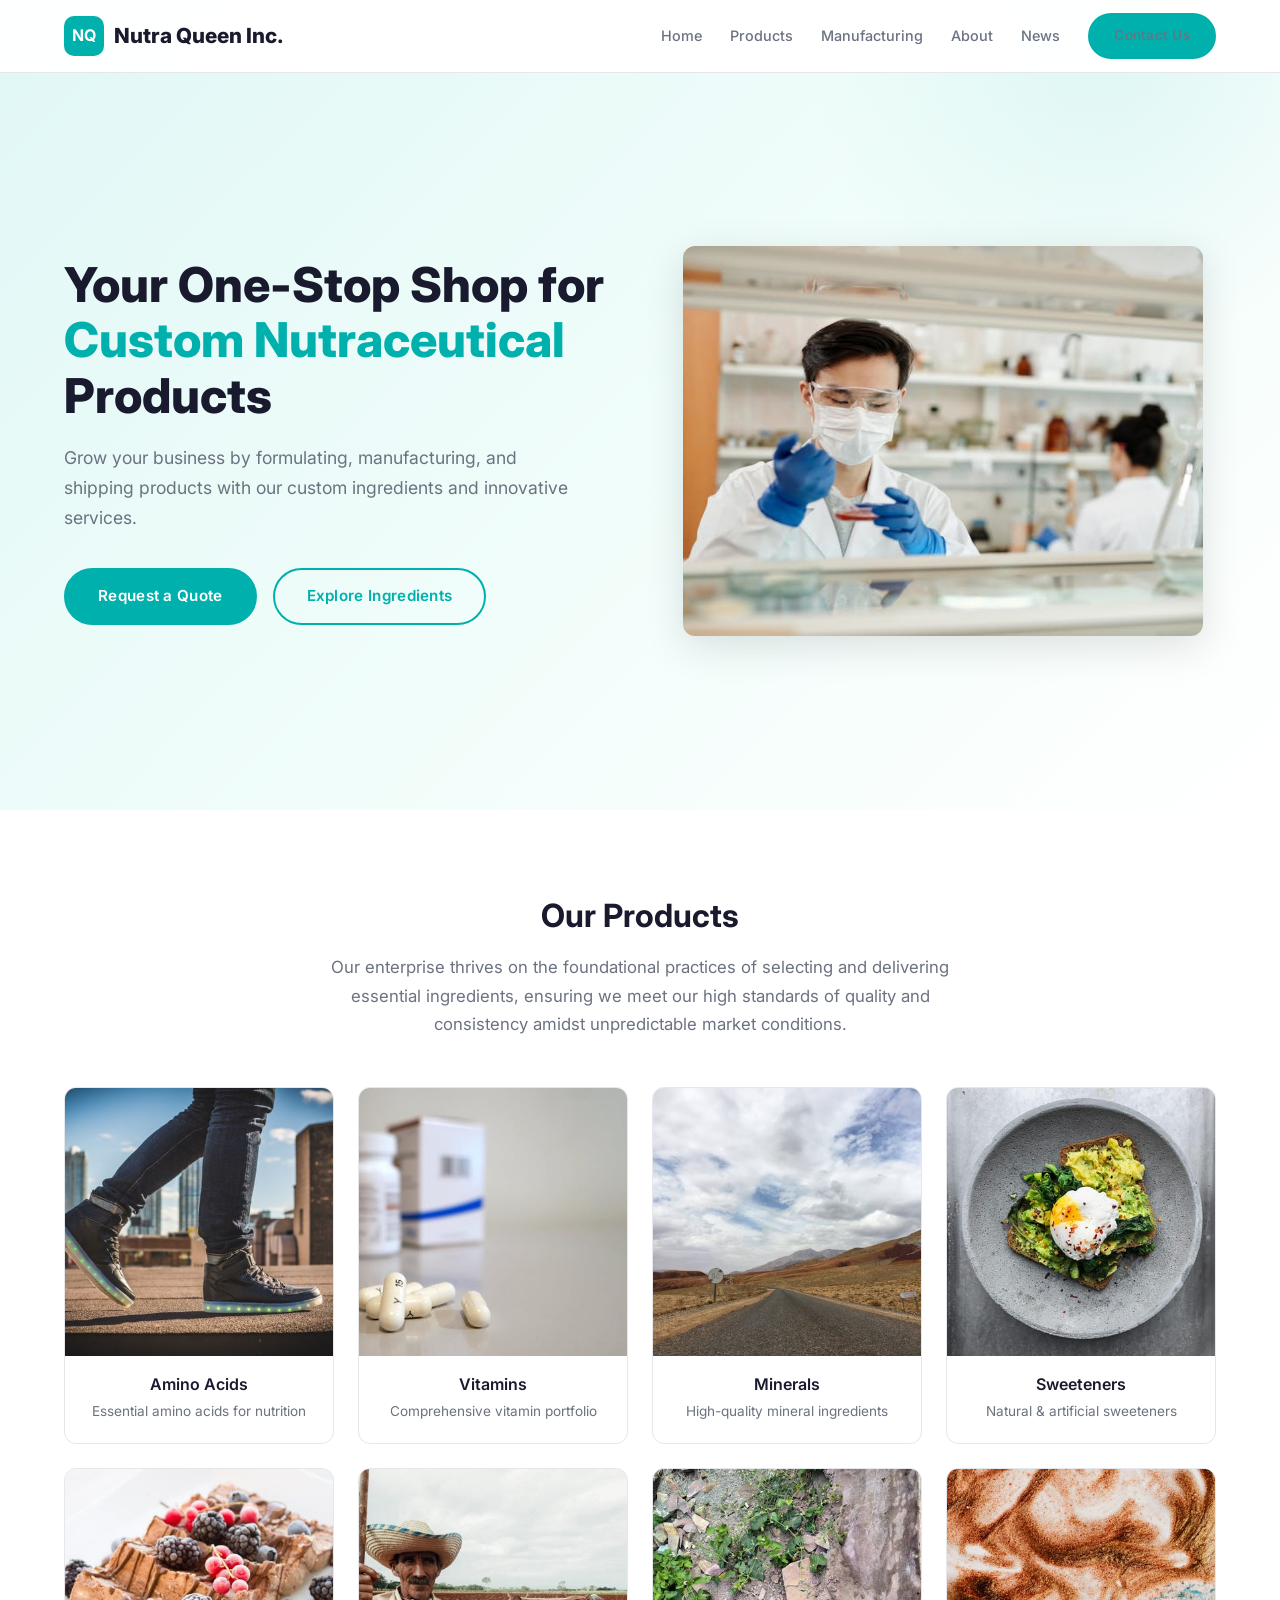
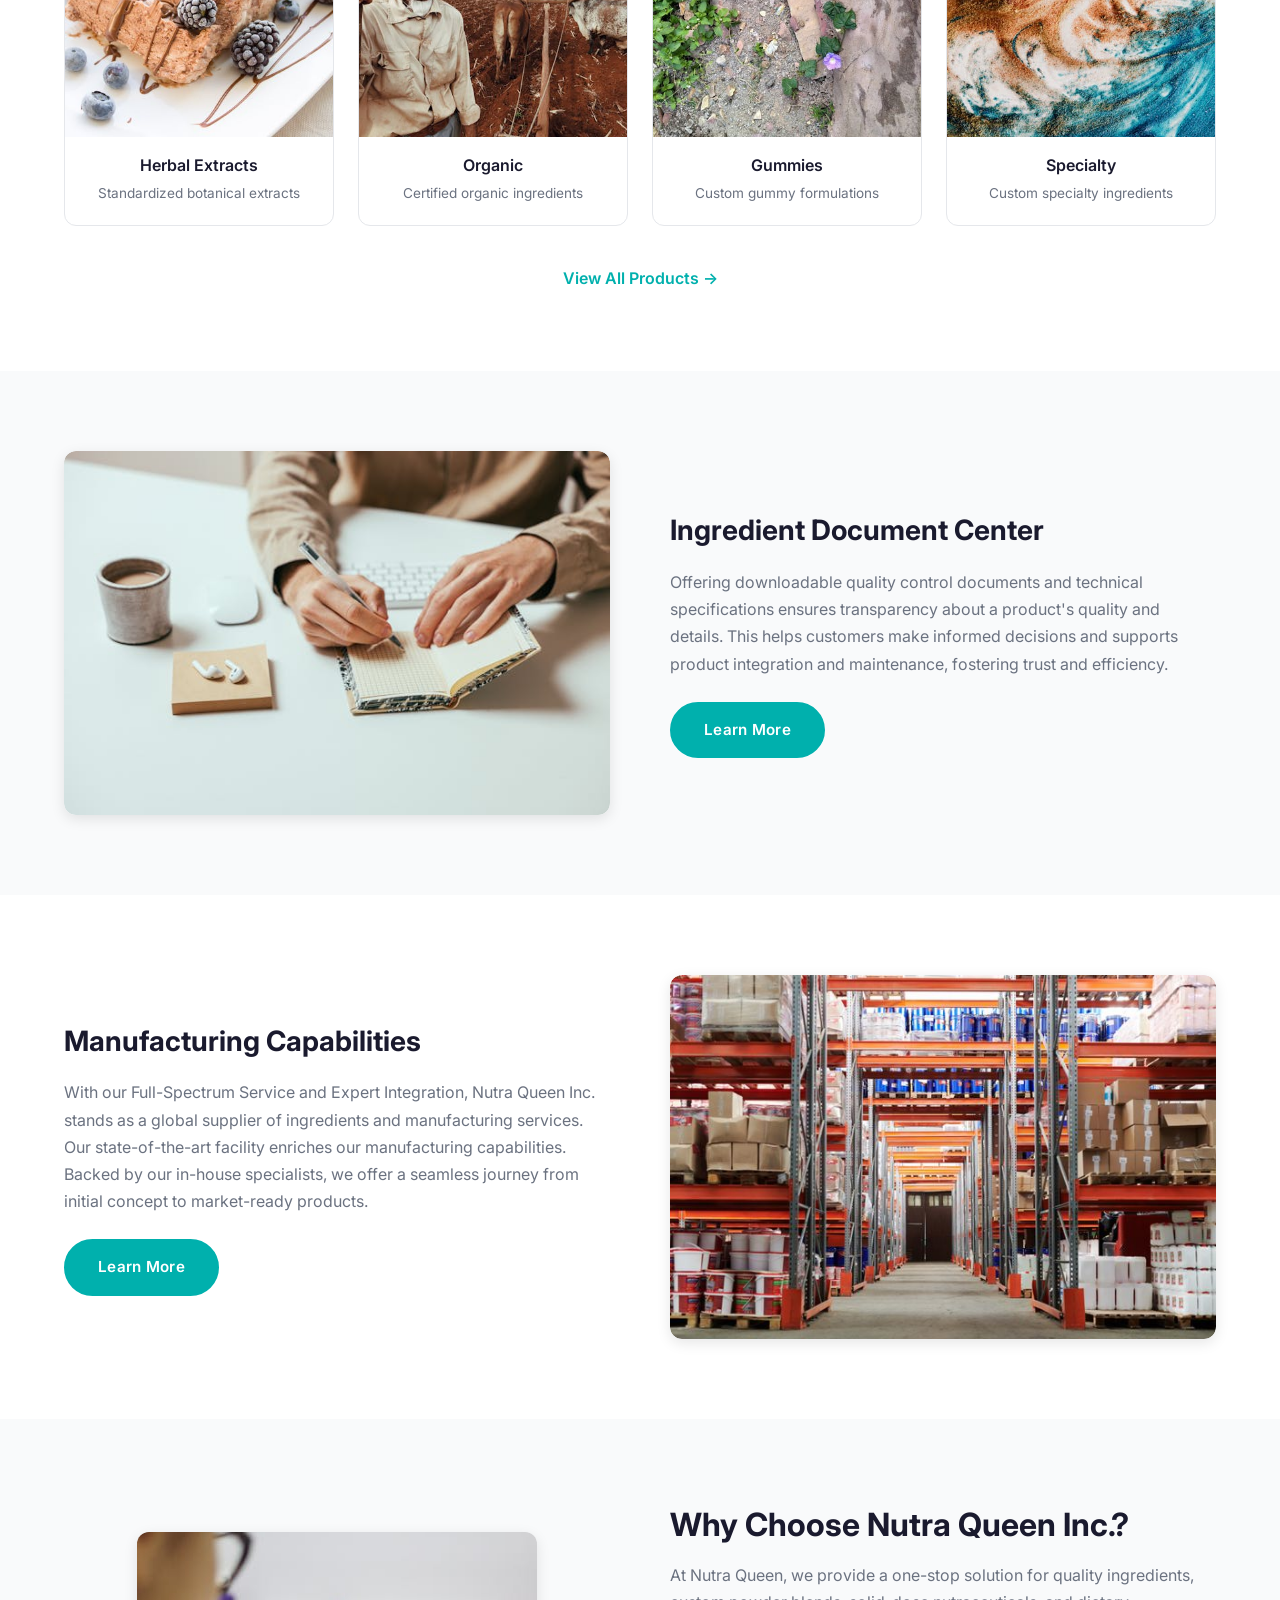
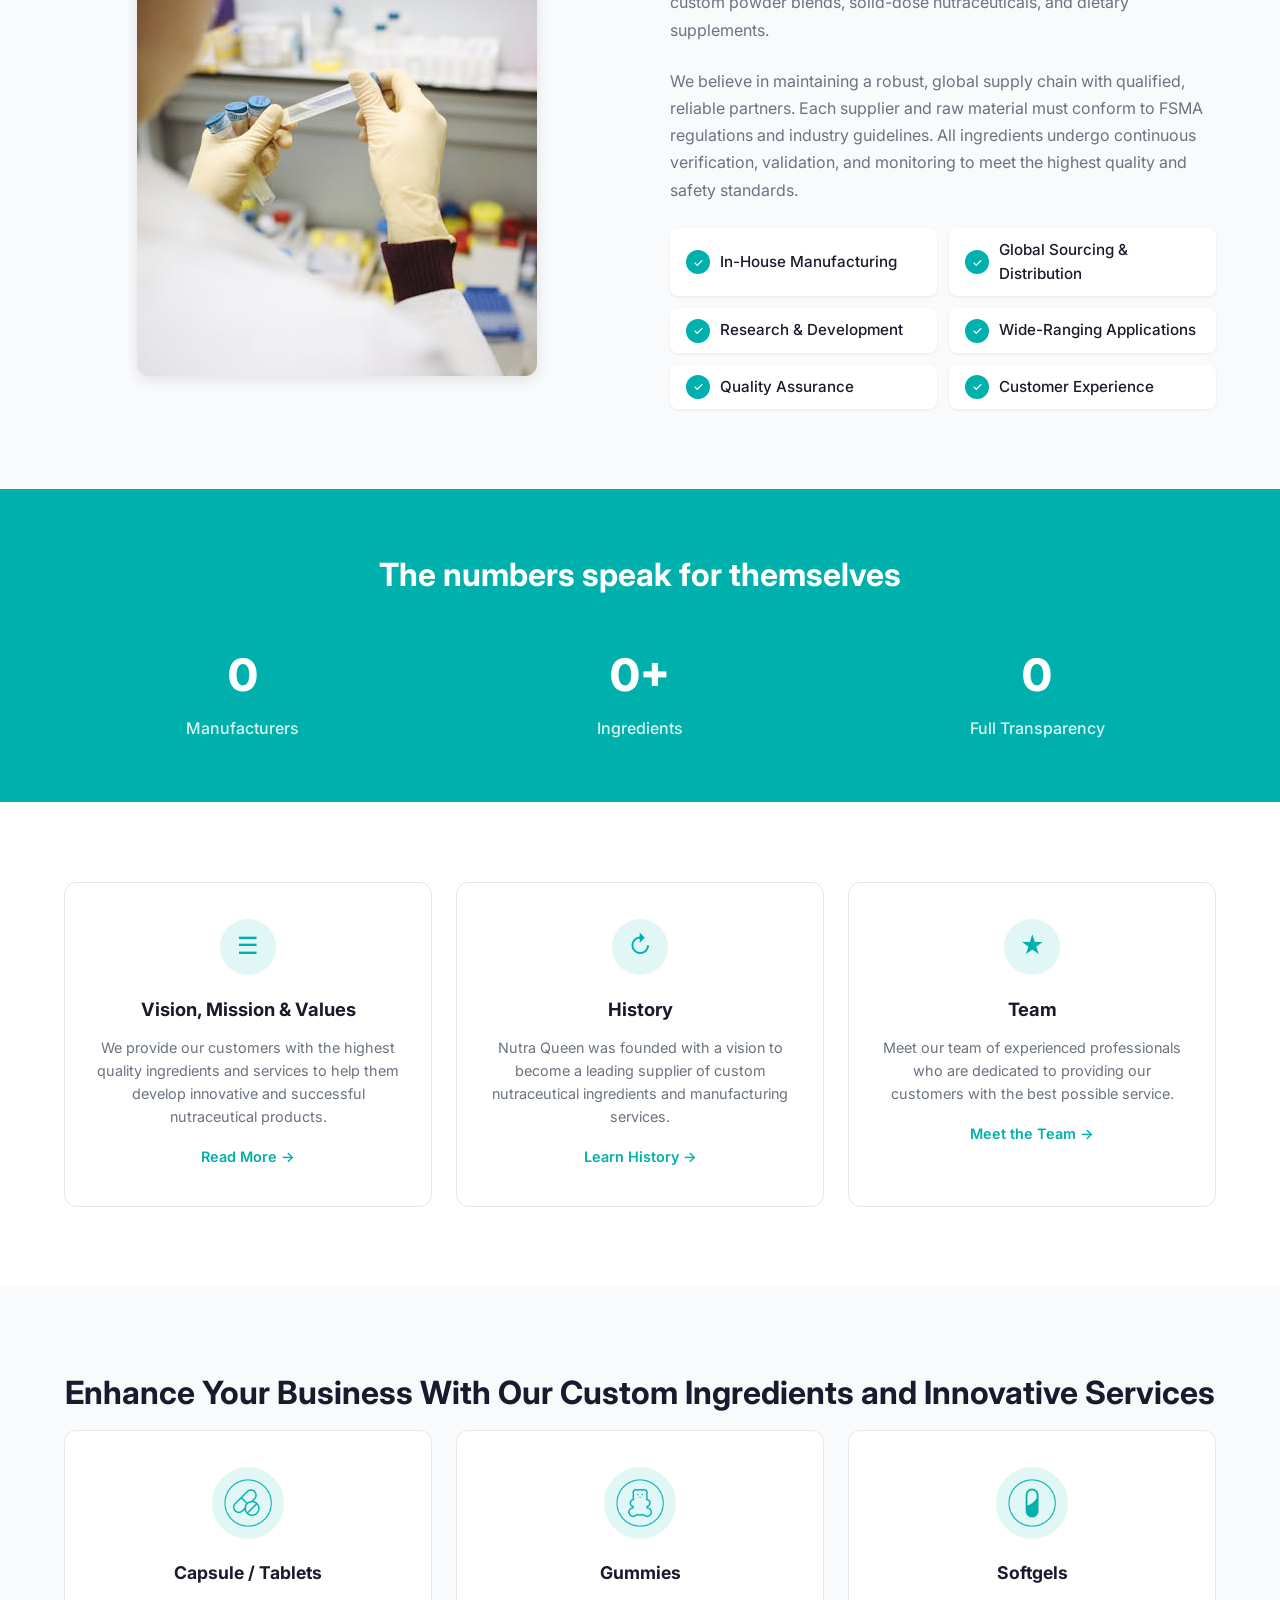
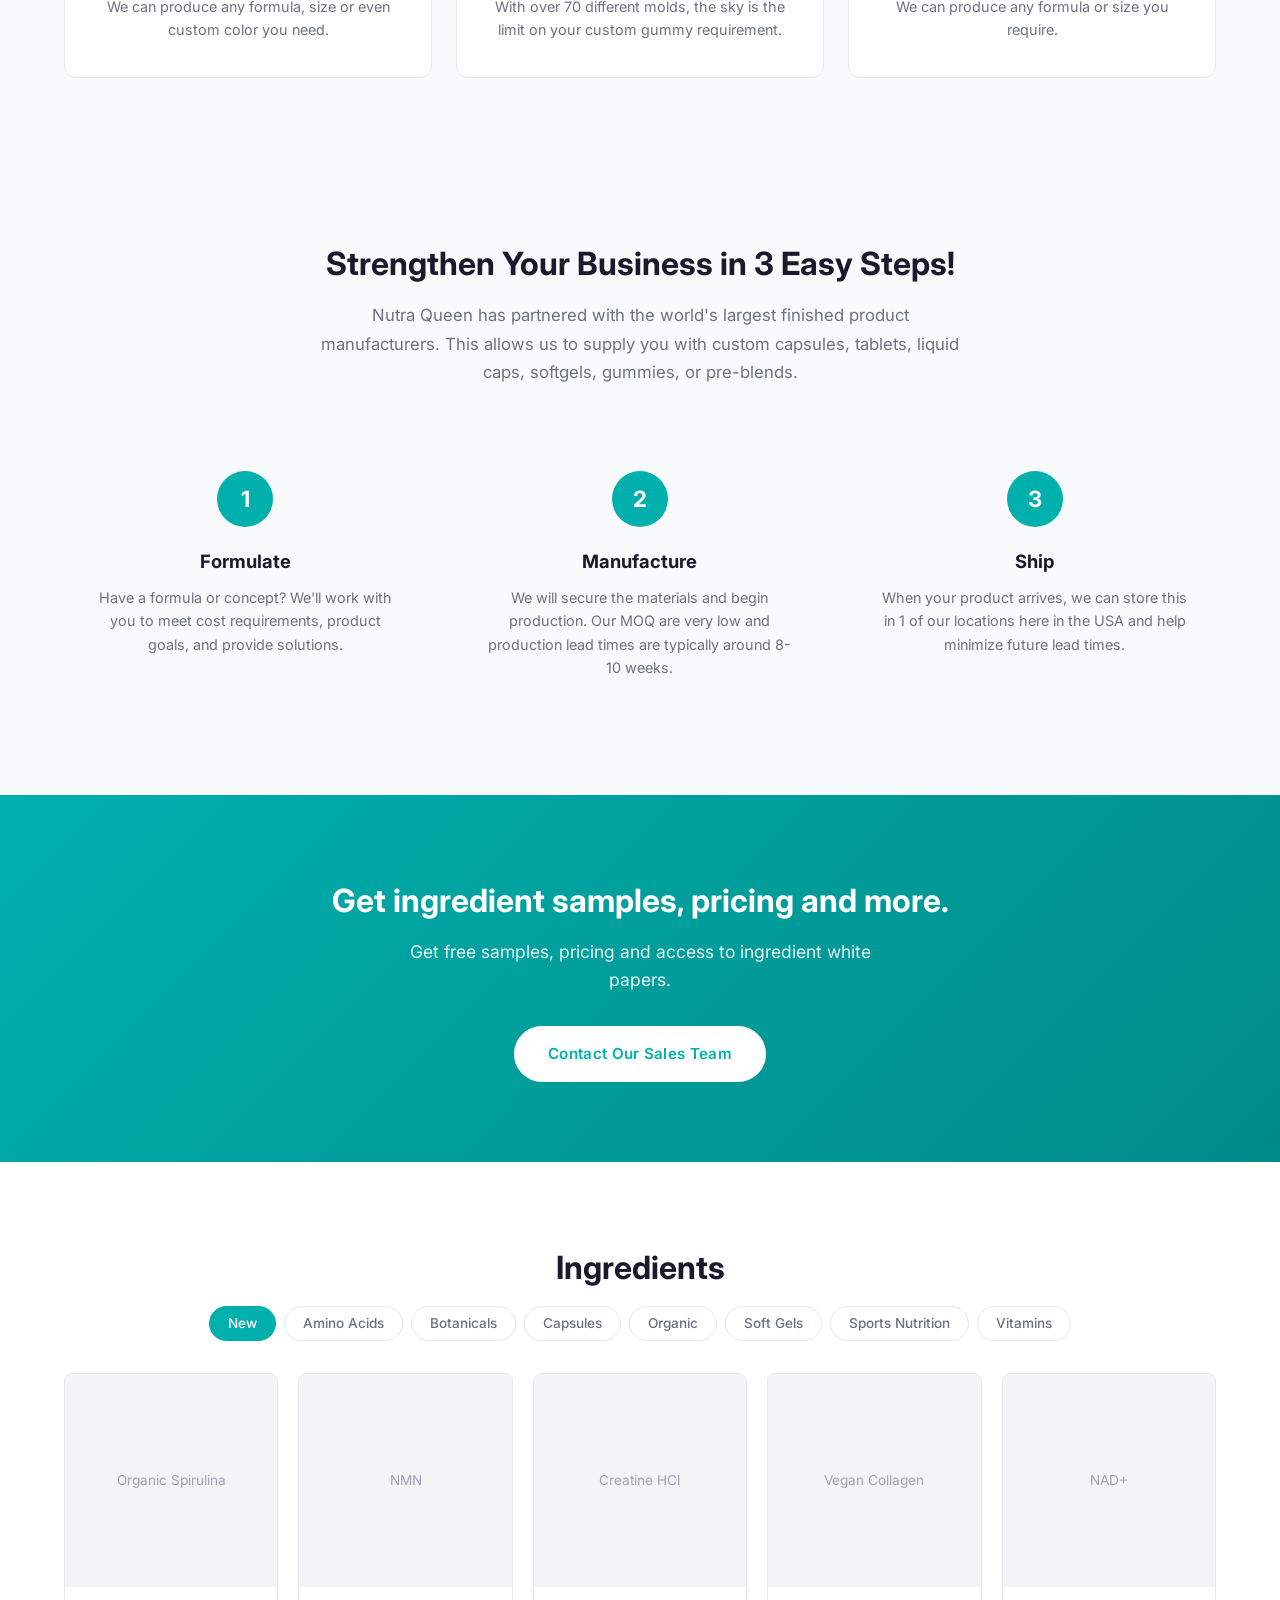
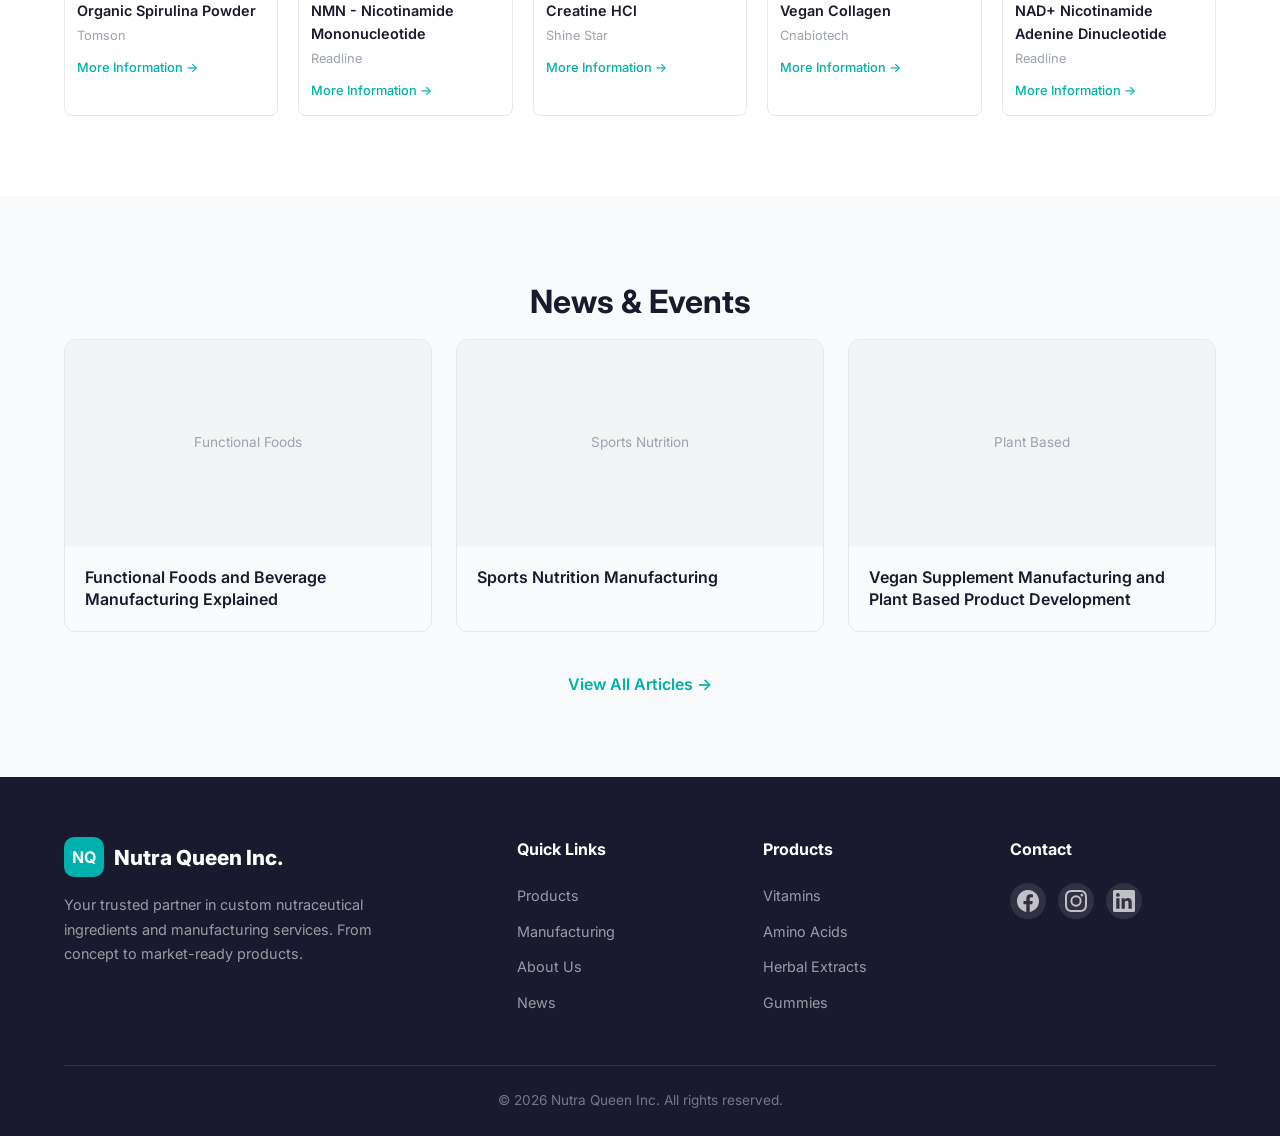
==== index.html @ c01c9a30 "first" ====
<!DOCTYPE html>
<html lang="en">
<head>
  <meta charset="UTF-8">
  <meta name="viewport" content="width=device-width, initial-scale=1.0">
  <title>Nutra Queen Inc. - Custom Nutraceutical Ingredients & Manufacturing</title>
  <meta name="description" content="Nutra Queen Inc. provides high-quality custom nutraceutical ingredients, manufacturing, and supply chain solutions. From concept to market-ready products.">
  <link rel="preconnect" href="https://fonts.googleapis.com">
  <link rel="preconnect" href="https://fonts.gstatic.com" crossorigin>
  <link href="https://fonts.googleapis.com/css2?family=Inter:wght@400;500;600;700;800&display=swap" rel="stylesheet">
  <link rel="stylesheet" href="static/css/style.css">
</head>
<body>

  <!-- ==================== HEADER ==================== -->
  <header class="header">
    <div class="container">
      <a href="/" class="logo">
        <span class="logo-icon">NQ</span>
        Nutra Queen Inc.
      </a>
      <nav class="nav-links">
        <a href="index.html">Home</a>
        <a href="#products">Products</a>
        <a href="#manufacturing">Manufacturing</a>
        <a href="#about">About</a>
        <a href="#news">News</a>
        <a href="#contact" class="btn btn-primary">Contact Us</a>
      </nav>
      <button class="menu-toggle" aria-label="Toggle menu">
        <span></span><span></span><span></span>
      </button>
    </div>
  </header>

  <!-- ==================== HERO ==================== -->
  <section class="hero">
    <div class="container">
      <div class="hero-content">
        <h1>Your One-Stop Shop for <span>Custom Nutraceutical</span> Products</h1>
        <p>Grow your business by formulating, manufacturing, and shipping products with our custom ingredients and innovative services.</p>
        <div class="hero-buttons">
          <a href="#contact" class="btn btn-primary">Request a Quote</a>
          <a href="#products" class="btn btn-outline">Explore Ingredients</a>
        </div>
      </div>
      <div class="hero-image">
        <img src="static/images/hero-ingredients.jpg" alt="Premium Ingredients" class="hero-img">
      </div>
    </div>
  </section>

  <!-- ==================== PRODUCTS ==================== -->
  <section class="section" id="products">
    <div class="container">
      <h2 class="section-title">Our Products</h2>
      <p class="section-subtitle">
        Our enterprise thrives on the foundational practices of selecting and delivering essential ingredients, ensuring we meet our high standards of quality and consistency amidst unpredictable market conditions.
      </p>
      <div class="products-grid">
        <div class="product-card"><div class="product-icon"><img src="static/images/amino-icon.png" alt="Amino Acids"></div><h3>Amino Acids</h3><p>Essential amino acids for nutrition</p></div>
        <div class="product-card"><div class="product-icon"><img src="static/images/vitamins-icon.png" alt="Vitamins"></div><h3>Vitamins</h3><p>Comprehensive vitamin portfolio</p></div>
        <div class="product-card"><div class="product-icon"><img src="static/images/minerals-icon.png" alt="Minerals"></div><h3>Minerals</h3><p>High-quality mineral ingredients</p></div>
        <div class="product-card"><div class="product-icon"><img src="static/images/sweeteners-icon.png" alt="Sweeteners"></div><h3>Sweeteners</h3><p>Natural &amp; artificial sweeteners</p></div>
        <div class="product-card"><div class="product-icon"><img src="static/images/herbal-extract-icon.png" alt="Herbal Extracts"></div><h3>Herbal Extracts</h3><p>Standardized botanical extracts</p></div>
        <div class="product-card"><div class="product-icon"><img src="static/images/organic-icon.png" alt="Organic"></div><h3>Organic</h3><p>Certified organic ingredients</p></div>
        <div class="product-card"><div class="product-icon"><img src="static/images/gummie-icon.png" alt="Gummies"></div><h3>Gummies</h3><p>Custom gummy formulations</p></div>
        <div class="product-card"><div class="product-icon"><img src="static/images/tablets-icon.png" alt="Specialty"></div><h3>Specialty</h3><p>Custom specialty ingredients</p></div>
      </div>
      <div class="view-all-link"><a href="#">View All Products &rarr;</a></div>
    </div>
  </section>

  <!-- ==================== DOCUMENT CENTER ==================== -->
  <section class="section" style="background:var(--bg-light);">
    <div class="container">
      <div class="feature-grid">
        <div class="feature-image">
          <img src="static/images/ingredient-doc-center.jpg" alt="Ingredient Document Center" style="width:100%;display:block;border-radius:var(--radius);">
        </div>
        <div class="feature-text">
          <h2>Ingredient Document Center</h2>
          <p>Offering downloadable quality control documents and technical specifications ensures transparency about a product's quality and details. This helps customers make informed decisions and supports product integration and maintenance, fostering trust and efficiency.</p>
          <a href="#" class="btn btn-primary">Learn More</a>
        </div>
      </div>
    </div>
  </section>

  <!-- ==================== MANUFACTURING ==================== -->
  <section class="section" id="manufacturing">
    <div class="container">
      <div class="feature-grid">
        <div class="feature-text">
          <h2>Manufacturing Capabilities</h2>
          <p>With our Full-Spectrum Service and Expert Integration, Nutra Queen Inc. stands as a global supplier of ingredients and manufacturing services. Our state-of-the-art facility enriches our manufacturing capabilities. Backed by our in-house specialists, we offer a seamless journey from initial concept to market-ready products.</p>
          <a href="#" class="btn btn-primary">Learn More</a>
        </div>
        <div class="feature-image">
          <img src="static/images/manufacturing.jpg" alt="Manufacturing Facility" style="width:100%;display:block;border-radius:var(--radius);">
        </div>
      </div>
    </div>
  </section>

  <!-- ==================== WHY CHOOSE US ==================== -->
  <section class="section why-section" id="about">
    <div class="container">
      <div class="why-grid">
        <div class="why-image">
          <img src="static/images/why-choose.jpg" alt="Nutra Queen One-Stop Solution" style="width:100%;max-width:400px;aspect-ratio:9/10;object-fit:cover;border-radius:var(--radius);box-shadow:var(--shadow-md);">
        </div>
        <div>
          <h2 class="section-title" style="text-align:left;">Why Choose Nutra Queen Inc.?</h2>
          <p style="color:var(--text-muted);margin-bottom:24px;line-height:1.7;">
            At Nutra Queen, we provide a one-stop solution for quality ingredients, custom powder blends, solid-dose nutraceuticals, and dietary supplements.
          </p>
          <p style="color:var(--text-muted);margin-bottom:24px;line-height:1.7;">
            We believe in maintaining a robust, global supply chain with qualified, reliable partners. Each supplier and raw material must conform to FSMA regulations and industry guidelines. All ingredients undergo continuous verification, validation, and monitoring to meet the highest quality and safety standards.
          </p>
          <div class="why-list">
            <div class="why-item"><span class="check">&#10003;</span> In-House Manufacturing</div>
            <div class="why-item"><span class="check">&#10003;</span> Global Sourcing &amp; Distribution</div>
            <div class="why-item"><span class="check">&#10003;</span> Research &amp; Development</div>
            <div class="why-item"><span class="check">&#10003;</span> Wide-Ranging Applications</div>
            <div class="why-item"><span class="check">&#10003;</span> Quality Assurance</div>
            <div class="why-item"><span class="check">&#10003;</span> Customer Experience</div>
          </div>
        </div>
      </div>
    </div>
  </section>

  <!-- ==================== STATS ==================== -->
  <section class="stats">
    <div class="container">
      <h2 class="section-title" style="color:#fff;margin-bottom:40px;">The numbers speak for themselves</h2>
      <div class="stats-grid">
        <div class="stat-item"><h3 data-target="300">0</h3><p>Manufacturers</p></div>
        <div class="stat-item"><h3 data-target="500">0+</h3><p>Ingredients</p></div>
        <div class="stat-item"><h3 data-target="100">0</h3><p>Full Transparency</p></div>
      </div>
    </div>
  </section>

  <!-- ==================== ABOUT CARDS ==================== -->
  <section class="section">
    <div class="container">
      <div class="about-cards">
        <div class="about-card">
          <div class="icon">&#9776;</div>
          <h3>Vision, Mission &amp; Values</h3>
          <p>We provide our customers with the highest quality ingredients and services to help them develop innovative and successful nutraceutical products.</p>
          <a href="#" class="link">Read More &rarr;</a>
        </div>
        <div class="about-card">
          <div class="icon">&#8635;</div>
          <h3>History</h3>
          <p>Nutra Queen was founded with a vision to become a leading supplier of custom nutraceutical ingredients and manufacturing services.</p>
          <a href="#" class="link">Learn History &rarr;</a>
        </div>
        <div class="about-card">
          <div class="icon">&#9733;</div>
          <h3>Team</h3>
          <p>Meet our team of experienced professionals who are dedicated to providing our customers with the best possible service.</p>
          <a href="#" class="link">Meet the Team &rarr;</a>
        </div>
      </div>
    </div>
  </section>

  <!-- ==================== SERVICES ==================== -->
  <section class="section" style="background:var(--bg-light);">
    <div class="container">
      <h2 class="section-title">Enhance Your Business With Our Custom Ingredients and Innovative Services</h2>
      <div class="services-grid">
        <div class="service-card">
          <div class="service-icon"><img src="static/images/tablets-service-icon.png" alt="Capsule/Tablets"></div>
          <h3>Capsule / Tablets</h3>
          <p>We can produce any formula, size or even custom color you need.</p>
        </div>
        <div class="service-card">
          <div class="service-icon"><img src="static/images/gummies-service-icon.png" alt="Gummies"></div>
          <h3>Gummies</h3>
          <p>With over 70 different molds, the sky is the limit on your custom gummy requirement.</p>
        </div>
        <div class="service-card">
          <div class="service-icon"><img src="static/images/softgels-service-icon.png" alt="Softgels"></div>
          <h3>Softgels</h3>
          <p>We can produce any formula or size you require.</p>
        </div>
      </div>
    </div>
  </section>

  <!-- ==================== STEPS ==================== -->
  <section class="section steps-section">
    <div class="container">
      <h2 class="section-title">Strengthen Your Business in 3 Easy Steps!</h2>
      <p class="section-subtitle">
        Nutra Queen has partnered with the world's largest finished product manufacturers. This allows us to supply you with custom capsules, tablets, liquid caps, softgels, gummies, or pre-blends.
      </p>
      <div class="steps-grid">
        <div class="step-card">
          <div class="step-number">1</div>
          <h3>Formulate</h3>
          <p>Have a formula or concept? We'll work with you to meet cost requirements, product goals, and provide solutions.</p>
        </div>
        <div class="step-card">
          <div class="step-number">2</div>
          <h3>Manufacture</h3>
          <p>We will secure the materials and begin production. Our MOQ are very low and production lead times are typically around 8-10 weeks.</p>
        </div>
        <div class="step-card">
          <div class="step-number">3</div>
          <h3>Ship</h3>
          <p>When your product arrives, we can store this in 1 of our locations here in the USA and help minimize future lead times.</p>
        </div>
      </div>
    </div>
  </section>

  <!-- ==================== CTA ==================== -->
  <section class="cta-section" id="contact">
    <div class="container">
      <h2>Get ingredient samples, pricing and more.</h2>
      <p>Get free samples, pricing and access to ingredient white papers.</p>
      <a href="#" class="btn btn-white">Contact Our Sales Team</a>
    </div>
  </section>

  <!-- ==================== INGREDIENTS ==================== -->
  <section class="section">
    <div class="container">
      <h2 class="section-title">Ingredients</h2>
      <div class="category-tags">
        <span class="category-tag active">New</span>
        <span class="category-tag">Amino Acids</span>
        <span class="category-tag">Botanicals</span>
        <span class="category-tag">Capsules</span>
        <span class="category-tag">Organic</span>
        <span class="category-tag">Soft Gels</span>
        <span class="category-tag">Sports Nutrition</span>
        <span class="category-tag">Vitamins</span>
      </div>
      <div class="ingredients-grid">
        <div class="ingredient-item">
          <div class="ingredient-img">Organic Spirulina</div>
          <div class="ingredient-info">
            <h4>Organic Spirulina Powder</h4>
            <p class="brand">Tomson</p>
            <a href="#" class="more-link">More Information &rarr;</a>
          </div>
        </div>
        <div class="ingredient-item">
          <div class="ingredient-img">NMN</div>
          <div class="ingredient-info">
            <h4>NMN - Nicotinamide Mononucleotide</h4>
            <p class="brand">Readline</p>
            <a href="#" class="more-link">More Information &rarr;</a>
          </div>
        </div>
        <div class="ingredient-item">
          <div class="ingredient-img">Creatine HCl</div>
          <div class="ingredient-info">
            <h4>Creatine HCl</h4>
            <p class="brand">Shine Star</p>
            <a href="#" class="more-link">More Information &rarr;</a>
          </div>
        </div>
        <div class="ingredient-item">
          <div class="ingredient-img">Vegan Collagen</div>
          <div class="ingredient-info">
            <h4>Vegan Collagen</h4>
            <p class="brand">Cnabiotech</p>
            <a href="#" class="more-link">More Information &rarr;</a>
          </div>
        </div>
        <div class="ingredient-item">
          <div class="ingredient-img">NAD+</div>
          <div class="ingredient-info">
            <h4>NAD+ Nicotinamide Adenine Dinucleotide</h4>
            <p class="brand">Readline</p>
            <a href="#" class="more-link">More Information &rarr;</a>
          </div>
        </div>
      </div>
    </div>
  </section>

  <!-- ==================== NEWS ==================== -->
  <section class="section" style="background:var(--bg-light);" id="news">
    <div class="container">
      <h2 class="section-title">News &amp; Events</h2>
      <div class="news-grid">
        <div class="news-card">
          <div class="news-img">Functional Foods</div>
          <div class="news-content"><h4>Functional Foods and Beverage Manufacturing Explained</h4></div>
        </div>
        <div class="news-card">
          <div class="news-img">Sports Nutrition</div>
          <div class="news-content"><h4>Sports Nutrition Manufacturing</h4></div>
        </div>
        <div class="news-card">
          <div class="news-img">Plant Based</div>
          <div class="news-content"><h4>Vegan Supplement Manufacturing and Plant Based Product Development</h4></div>
        </div>
      </div>
      <div class="view-all-news"><a href="#">View All Articles &rarr;</a></div>
    </div>
  </section>

  <!-- ==================== FOOTER ==================== -->
  <footer class="footer">
    <div class="container">
      <div class="footer-grid">
        <div class="footer-brand">
          <a href="/" class="logo">
            <span class="logo-icon">NQ</span>
            Nutra Queen Inc.
          </a>
          <p>Your trusted partner in custom nutraceutical ingredients and manufacturing services. From concept to market-ready products.</p>
        </div>
        <div class="footer-col">
          <h4>Quick Links</h4>
          <ul>
            <li><a href="products.html">Products</a></li>
            <li><a href="manufacturing.html">Manufacturing</a></li>
            <li><a href="about.html">About Us</a></li>
            <li><a href="news.html">News</a></li>
          </ul>
        </div>
        <div class="footer-col">
          <h4>Products</h4>
          <ul>
            <li><a href="products.html">Vitamins</a></li>
            <li><a href="products.html">Amino Acids</a></li>
            <li><a href="products.html">Herbal Extracts</a></li>
            <li><a href="products.html">Gummies</a></li>
          </ul>
        </div>
        <div class="footer-col">
          <h4>Contact</h4>
          <div class="footer-social">
            <a href="#" class="social-link" aria-label="Facebook">
              <svg width="22" height="22" viewBox="0 0 24 24" fill="currentColor"><path d="M24 12.073c0-6.627-5.373-12-12-12s-12 5.373-12 12c0 5.99 4.388 10.954 10.125 11.854v-8.385H7.078v-3.47h3.047V9.43c0-3.007 1.792-4.669 4.533-4.669 1.312 0 2.686.235 2.686.235v2.953H15.83c-1.491 0-1.956.925-1.956 1.874v2.25h3.328l-.532 3.47h-2.796v8.385C19.612 23.027 24 18.062 24 12.073z"/></svg>
            </a>
            <a href="#" class="social-link" aria-label="Instagram">
              <svg width="22" height="22" viewBox="0 0 24 24" fill="currentColor"><path d="M12 2.163c3.204 0 3.584.012 4.85.07 3.252.148 4.771 1.691 4.919 4.919.058 1.265.069 1.645.069 4.849 0 3.205-.012 3.584-.069 4.849-.149 3.225-1.664 4.771-4.919 4.919-1.266.058-1.644.07-4.85.07-3.204 0-3.584-.012-4.849-.07-3.26-.149-4.771-1.699-4.919-4.92-.058-1.265-.07-1.644-.07-4.849 0-3.204.013-3.583.07-4.849.149-3.227 1.664-4.771 4.919-4.919 1.266-.057 1.645-.069 4.849-.069zM12 0C8.741 0 8.333.014 7.053.072 2.695.272.273 2.69.073 7.052.014 8.333 0 8.741 0 12c0 3.259.014 3.668.072 4.948.2 4.358 2.618 6.78 6.98 6.98C8.333 23.986 8.741 24 12 24c3.259 0 3.668-.014 4.948-.072 4.354-.2 6.782-2.618 6.979-6.98.059-1.28.073-1.689.073-4.948 0-3.259-.014-3.667-.072-4.947-.196-4.354-2.617-6.78-6.979-6.98C15.668.014 15.259 0 12 0zm0 5.838a6.162 6.162 0 100 12.324 6.162 6.162 0 000-12.324zM12 16a4 4 0 110-8 4 4 0 010 8zm6.406-11.845a1.44 1.44 0 100 2.881 1.44 1.44 0 000-2.881z"/></svg>
            </a>
            <a href="#" class="social-link" aria-label="LinkedIn">
              <svg width="22" height="22" viewBox="0 0 24 24" fill="currentColor"><path d="M20.447 20.452h-3.554v-5.569c0-1.328-.027-3.037-1.852-3.037-1.853 0-2.136 1.445-2.136 2.939v5.667H9.351V9h3.414v1.561h.046c.477-.9 1.637-1.85 3.37-1.85 3.601 0 4.267 2.37 4.267 5.455v6.286zM5.337 7.433a2.062 2.062 0 01-2.063-2.065 2.064 2.064 0 112.063 2.065zm1.782 13.019H3.555V9h3.564v11.452zM22.225 0H1.771C.792 0 0 .774 0 1.729v20.542C0 23.227.792 24 1.771 24h20.451C23.2 24 24 23.227 24 22.271V1.729C24 .774 23.2 0 22.222 0h.003z"/></svg>
            </a>
          </div>
        </div>
      </div>
      <div class="footer-bottom">&copy; 2026 Nutra Queen Inc. All rights reserved.</div>
    </div>
  </footer>

  <script src="static/js/main.js"></script>
</body>
</html>
---- static/css/style.css ----
/* ============================================================
   Nutra Queen Inc. - 官网主样式表
   风格参考：Vitajoy Group (保健品原料行业, 白绿主色调)
   ============================================================ */

:root {
  --primary: #00b0ad;
  --primary-dark: #009a97;
  --primary-light: #e0f7f6;
  --accent: #f5a623;
  --text-dark: #1a1a2e;
  --text-muted: #6b7280;
  --text-light: #9ca3af;
  --bg-white: #ffffff;
  --bg-light: #f9fafb;
  --bg-gray: #f3f4f6;
  --border-color: #e5e7eb;
  --shadow-sm: 0 1px 3px rgba(0,0,0,0.08);
  --shadow-md: 0 4px 14px rgba(0,0,0,0.1);
  --shadow-lg: 0 10px 40px rgba(0,0,0,0.12);
  --font-sans: 'Inter', -apple-system, BlinkMacSystemFont, 'Segoe UI', Roboto, sans-serif;
  --radius: 12px;
  --radius-sm: 8px;
  --transition: all 0.3s ease;
}

/* ---------- Reset ---------- */
*, *::before, *::after { margin: 0; padding: 0; box-sizing: border-box; }
html { scroll-behavior: smooth; font-size: 16px; }
body {
  font-family: var(--font-sans);
  color: var(--text-dark);
  line-height: 1.6;
  background: var(--bg-white);
  -webkit-font-smoothing: antialiased;
}
a { text-decoration: none; color: inherit; }
ul { list-style: none; }
img { max-width: 100%; height: auto; display: block; }

.container { max-width: 1200px; margin: 0 auto; padding: 0 24px; }
.section { padding: 80px 0; }

.section-title {
  font-size: 2rem; font-weight: 700; text-align: center;
  margin-bottom: 0.75rem; color: var(--text-dark);
}
.section-subtitle {
  font-size: 1.05rem; color: var(--text-muted); text-align: center;
  max-width: 640px; margin: 0 auto 48px; line-height: 1.7;
}

/* ---------- Buttons ---------- */
.btn {
  display: inline-flex; align-items: center; gap: 8px;
  padding: 14px 32px; border-radius: 50px;
  font-weight: 600; font-size: 0.95rem;
  cursor: pointer; transition: var(--transition);
  border: 2px solid transparent; letter-spacing: 0.02em;
  font-family: inherit;
}
.btn-primary {
  background: var(--primary); color: #fff; border-color: var(--primary);
}
.btn-primary:hover {
  background: var(--primary-dark); border-color: var(--primary-dark);
  transform: translateY(-2px);
  box-shadow: 0 8px 24px rgba(0,176,173,0.35);
}
.btn-outline {
  background: transparent; color: var(--primary); border-color: var(--primary);
}
.btn-outline:hover { background: var(--primary); color: #fff; transform: translateY(-2px); }
.btn-white {
  background: #fff; color: var(--primary); border-color: #fff;
}
.btn-white:hover { background: var(--bg-light); transform: translateY(-2px); }

/* ===========================
   HEADER
   =========================== */
.header {
  position: fixed; top: 0; left: 0; right: 0; z-index: 1000;
  background: rgba(255,255,255,0.97);
  backdrop-filter: blur(12px);
  border-bottom: 1px solid var(--border-color);
  transition: var(--transition);
}
.header .container {
  display: flex; align-items: center;
  justify-content: space-between; height: 72px;
}
.logo {
  display: flex; align-items: center; gap: 10px;
  font-size: 1.3rem; font-weight: 800; color: var(--text-dark);
}
.logo-icon {
  width: 40px; height: 40px; background: var(--primary);
  border-radius: 10px; display: flex; align-items: center;
  justify-content: center; color: #fff; font-weight: 700; font-size: 1rem;
}
.nav-links { display: flex; align-items: center; gap: 28px; }
.nav-links a {
  font-size: 0.9rem; font-weight: 500; color: var(--text-muted);
  transition: var(--transition); position: relative;
}
.nav-links a::after {
  content: ''; position: absolute; bottom: -4px; left: 0;
  width: 0; height: 2px; background: var(--primary);
  transition: var(--transition);
}
.nav-links a:hover { color: var(--primary); }
.nav-links a:hover::after { width: 100%; }
.nav-links .btn { padding: 10px 24px; font-size: 0.85rem; }

/* Mobile menu */
.menu-toggle {
  display: none; flex-direction: column; gap: 5px;
  cursor: pointer; background: none; border: none; padding: 4px;
}
.menu-toggle span {
  width: 26px; height: 2.5px; background: var(--text-dark);
  border-radius: 2px; transition: var(--transition);
}

/* ===========================
   HERO
   =========================== */
.hero {
  padding-top: 72px; min-height: 90vh;
  display: flex; align-items: center;
  background: linear-gradient(135deg, #e0f7f6 0%, #f0fdfa 50%, #fff 100%);
  position: relative; overflow: hidden;
}
.hero::before {
  content: ''; position: absolute; top: -30%; right: -10%;
  width: 600px; height: 600px;
  background: radial-gradient(circle, rgba(0,176,173,0.08) 0%, transparent 70%);
  border-radius: 50%; pointer-events: none;
}
.hero .container {
  display: grid; grid-template-columns: 1fr 1fr;
  gap: 60px; align-items: center; position: relative; z-index: 1;
}
.hero-content h1 {
  font-size: 3rem; font-weight: 800; line-height: 1.15;
  margin-bottom: 20px; color: var(--text-dark);
}
.hero-content h1 span { color: var(--primary); }
.hero-content p {
  font-size: 1.1rem; color: var(--text-muted);
  line-height: 1.7; margin-bottom: 36px; max-width: 520px;
}
.hero-buttons { display: flex; gap: 16px; flex-wrap: wrap; }
.hero-image { display: flex; justify-content: center; align-items: center; }
.hero-img {
  width: 100%; max-width: 520px; aspect-ratio: 4/3;
  border-radius: var(--radius); object-fit: cover;
  box-shadow: var(--shadow-lg);
}

/* ===========================
   PRODUCTS
   =========================== */
.products-grid { display: grid; grid-template-columns: repeat(4, 1fr); gap: 24px; }
.product-card {
  background: var(--bg-white); border: 1px solid var(--border-color);
  border-radius: var(--radius); text-align: center;
  transition: var(--transition); cursor: pointer;
  overflow: hidden;
}
.product-card:hover {
  transform: translateY(-6px); box-shadow: var(--shadow-md);
  border-color: var(--primary);
}
.product-icon {
  width: 100%; aspect-ratio: 1/1; margin-bottom: 0;
  display: flex; align-items: center; justify-content: center;
  overflow: hidden; background: var(--bg-gray);
  border-radius: 0;
}
.product-icon img { width: 100%; height: 100%; object-fit: cover; display: block; }
.product-card h3 { font-size: 1rem; font-weight: 600; margin: 16px 0 4px; padding: 0 12px; }
.product-card p { font-size: 0.85rem; color: var(--text-muted); padding: 0 12px 20px; }
.view-all-link { text-align: center; margin-top: 40px; }
.view-all-link a {
  color: var(--primary); font-weight: 600; font-size: 1rem;
  transition: var(--transition); display: inline-flex; align-items: center; gap: 6px;
}
.view-all-link a:hover { gap: 12px; }

/* ===========================
   FEATURE SECTIONS
   =========================== */
.feature-grid { display: grid; grid-template-columns: 1fr 1fr; gap: 60px; align-items: center; }
.feature-image { border-radius: var(--radius); overflow: hidden; box-shadow: var(--shadow-md); }
.feature-image-placeholder {
  width: 100%; aspect-ratio: 3/2;
  background: linear-gradient(135deg, #d1fae5, #a7f3d0);
  display: flex; align-items: center; justify-content: center;
  font-size: 1.2rem; color: #065f46; font-weight: 500;
}
.feature-text h2 { font-size: 1.75rem; font-weight: 700; margin-bottom: 16px; }
.feature-text p { color: var(--text-muted); line-height: 1.7; margin-bottom: 24px; }

/* ===========================
   WHY CHOOSE US
   =========================== */
.why-section { background: var(--bg-light); }
.why-grid { display: grid; grid-template-columns: 1fr 1fr; gap: 60px; align-items: center; }
.why-image { display: flex; justify-content: center; }
.why-image-placeholder {
  width: 100%; max-width: 400px; aspect-ratio: 9/10;
  background: linear-gradient(135deg, var(--primary-light), #b8f0ec);
  border-radius: var(--radius); display: flex; align-items: center;
  justify-content: center; font-size: 1.1rem; color: var(--primary);
  font-weight: 600; box-shadow: var(--shadow-md); text-align: center; padding: 20px;
}
.why-list { display: grid; grid-template-columns: 1fr 1fr; gap: 12px; }
.why-item {
  display: flex; align-items: center; gap: 10px;
  padding: 10px 16px; background: var(--bg-white);
  border-radius: var(--radius-sm); font-weight: 500; font-size: 0.95rem;
  box-shadow: var(--shadow-sm);
}
.why-item .check {
  width: 24px; height: 24px; background: var(--primary); color: #fff;
  border-radius: 50%; display: flex; align-items: center;
  justify-content: center; font-size: 0.75rem; flex-shrink: 0;
}

/* ===========================
   STATS
   =========================== */
.stats { background: var(--primary); color: #fff; padding: 60px 0; }
.stats-grid { display: grid; grid-template-columns: repeat(3, 1fr); gap: 40px; text-align: center; }
.stat-item h3 { font-size: 2.8rem; font-weight: 800; margin-bottom: 4px; }
.stat-item p { font-size: 1rem; opacity: 0.85; font-weight: 500; }

/* ===========================
   ABOUT CARDS
   =========================== */
.about-cards { display: grid; grid-template-columns: repeat(3, 1fr); gap: 24px; }
.about-card {
  background: var(--bg-white); border: 1px solid var(--border-color);
  border-radius: var(--radius); padding: 36px 28px; text-align: center;
  transition: var(--transition);
}
.about-card:hover { transform: translateY(-4px); box-shadow: var(--shadow-md); }
.about-card .icon {
  width: 56px; height: 56px; margin: 0 auto 20px;
  background: var(--primary-light); border-radius: 50%;
  display: flex; align-items: center; justify-content: center;
  font-size: 1.5rem; color: var(--primary);
}
.about-card h3 { font-size: 1.15rem; font-weight: 700; margin-bottom: 12px; }
.about-card p { font-size: 0.9rem; color: var(--text-muted); line-height: 1.6; margin-bottom: 16px; }
.about-card .link {
  color: var(--primary); font-weight: 600; font-size: 0.9rem;
  transition: var(--transition); display: inline-flex; align-items: center; gap: 4px;
}
.about-card .link:hover { gap: 8px; }

/* ===========================
   SERVICES
   =========================== */
.services-grid { display: grid; grid-template-columns: repeat(3, 1fr); gap: 24px; }
.service-card {
  text-align: center; padding: 36px 24px; border-radius: var(--radius);
  background: var(--bg-white); border: 1px solid var(--border-color);
  transition: var(--transition);
}
.service-card:hover { box-shadow: var(--shadow-md); transform: translateY(-4px); }
.service-icon {
  width: 72px; height: 72px; margin: 0 auto 20px; border-radius: 50%;
  display: flex; align-items: center; justify-content: center;
  font-size: 2rem; color: var(--primary); background: var(--primary-light);
  transition: var(--transition); overflow: hidden;
}
.service-icon img { width: 48px; height: 48px; object-fit: contain; }
.service-card:hover .service-icon { background: var(--primary); color: #fff; }
.service-card h3 { font-size: 1.1rem; font-weight: 700; margin-bottom: 8px; }
.service-card p { font-size: 0.9rem; color: var(--text-muted); line-height: 1.6; }

/* ===========================
   STEPS
   =========================== */
.steps-section { background: var(--bg-light); }
.steps-grid { display: grid; grid-template-columns: repeat(3, 1fr); gap: 32px; }
.step-card { text-align: center; padding: 36px 24px; }
.step-number {
  width: 56px; height: 56px; margin: 0 auto 20px;
  background: var(--primary); color: #fff; border-radius: 50%;
  display: flex; align-items: center; justify-content: center;
  font-size: 1.4rem; font-weight: 700;
}
.step-card h3 { font-size: 1.15rem; font-weight: 700; margin-bottom: 10px; }
.step-card p { font-size: 0.9rem; color: var(--text-muted); line-height: 1.6; }

/* ===========================
   CTA
   =========================== */
.cta-section {
  background: linear-gradient(135deg, var(--primary), #008b89);
  color: #fff; text-align: center; padding: 80px 0;
}
.cta-section h2 { font-size: 2rem; font-weight: 700; margin-bottom: 12px; }
.cta-section p {
  font-size: 1.1rem; opacity: 0.9; margin-bottom: 32px;
  max-width: 520px; margin-left: auto; margin-right: auto;
}

/* ===========================
   INGREDIENTS
   =========================== */
.ingredients-grid { display: grid; grid-template-columns: repeat(5, 1fr); gap: 20px; }
.ingredient-item {
  border: 1px solid var(--border-color); border-radius: var(--radius-sm);
  overflow: hidden; transition: var(--transition);
}
.ingredient-item:hover { box-shadow: var(--shadow-md); transform: translateY(-3px); }
.ingredient-img {
  width: 100%; aspect-ratio: 1; background: var(--bg-gray);
  display: flex; align-items: center; justify-content: center;
  color: var(--text-light); font-size: 0.85rem;
}
.ingredient-info { padding: 12px; }
.ingredient-info h4 { font-size: 0.9rem; font-weight: 600; margin-bottom: 4px; }
.ingredient-info .brand { font-size: 0.8rem; color: var(--text-light); margin-bottom: 8px; }
.ingredient-info .more-link { font-size: 0.8rem; color: var(--primary); font-weight: 500; }
.category-tags {
  display: flex; flex-wrap: wrap; gap: 8px;
  margin-bottom: 32px; justify-content: center;
}
.category-tag {
  padding: 6px 18px; border-radius: 50px;
  border: 1px solid var(--border-color); font-size: 0.85rem;
  font-weight: 500; color: var(--text-muted);
  cursor: pointer; transition: var(--transition);
}
.category-tag:hover, .category-tag.active { background: var(--primary); color: #fff; border-color: var(--primary); }

/* ===========================
   NEWS
   =========================== */
.news-grid { display: grid; grid-template-columns: repeat(3, 1fr); gap: 24px; }
.news-card {
  border: 1px solid var(--border-color); border-radius: var(--radius);
  overflow: hidden; transition: var(--transition);
}
.news-card:hover { box-shadow: var(--shadow-md); transform: translateY(-4px); }
.news-img {
  width: 100%; aspect-ratio: 16/9; background: var(--bg-gray);
  display: flex; align-items: center; justify-content: center;
  color: var(--text-light); font-size: 0.85rem;
}
.news-content { padding: 20px; }
.news-content h4 { font-size: 1rem; font-weight: 600; line-height: 1.4; transition: var(--transition); }
.news-card:hover .news-content h4 { color: var(--primary); }
.view-all-news { text-align: center; margin-top: 40px; }
.view-all-news a {
  color: var(--primary); font-weight: 600;
  display: inline-flex; align-items: center; gap: 6px; transition: var(--transition);
}
.view-all-news a:hover { gap: 12px; }

/* ===========================
   FOOTER
   =========================== */
.footer {
  background: #1a1a2e; color: rgba(255,255,255,0.8);
  padding: 60px 0 0;
}
.footer-grid {
  display: grid; grid-template-columns: 2fr 1fr 1fr 1fr;
  gap: 40px; padding-bottom: 40px;
  border-bottom: 1px solid rgba(255,255,255,0.1);
}
.footer-brand .logo { color: #fff; margin-bottom: 16px; }
.footer-brand p { font-size: 0.9rem; line-height: 1.7; max-width: 320px; opacity: 0.7; }
.footer-col h4 { color: #fff; font-size: 1rem; font-weight: 700; margin-bottom: 20px; }
.footer-col ul li { margin-bottom: 10px; }
.footer-col ul li a { font-size: 0.9rem; opacity: 0.7; transition: var(--transition); }
.footer-col ul li a:hover { opacity: 1; color: var(--primary); }

/* Social icons */
.footer-social { display: flex; gap: 12px; margin-top: 16px; }
.social-link {
  width: 36px; height: 36px; border-radius: 50%;
  background: rgba(255,255,255,0.1); display: flex;
  align-items: center; justify-content: center;
  color: rgba(255,255,255,0.7); transition: var(--transition);
}
.social-link:hover { background: var(--primary); color: #fff; }
.footer-bottom { text-align: center; padding: 24px 0; font-size: 0.85rem; opacity: 0.5; }

/* ===========================
   RESPONSIVE
   =========================== */
@media (max-width: 1024px) {
  .hero .container { grid-template-columns: 1fr; text-align: center; }
  .hero-content p { margin: 0 auto 36px; }
  .hero-buttons { justify-content: center; }
  .hero-image { display: none; }
  .products-grid { grid-template-columns: repeat(3, 1fr); }
  .feature-grid, .why-grid { grid-template-columns: 1fr; }
  .ingredients-grid { grid-template-columns: repeat(3, 1fr); }
  .about-cards { grid-template-columns: 1fr 1fr; }
  .footer-grid { grid-template-columns: 1fr 1fr; }
}

@media (max-width: 768px) {
  .nav-links {
    display: none; position: absolute; top: 72px; left: 0; right: 0;
    background: #fff; flex-direction: column; padding: 24px; gap: 16px;
    border-bottom: 1px solid var(--border-color); box-shadow: var(--shadow-md);
  }
  .nav-links.open { display: flex; }
  .menu-toggle { display: flex; }
  .hero-content h1 { font-size: 2.2rem; }
  .section-title { font-size: 1.6rem; }
  .products-grid { grid-template-columns: repeat(2, 1fr); }
  .services-grid, .steps-grid, .news-grid, .about-cards { grid-template-columns: 1fr; }
  .stats-grid { grid-template-columns: 1fr; gap: 24px; }
  .ingredients-grid { grid-template-columns: repeat(2, 1fr); }
  .why-list { grid-template-columns: 1fr; }
  .footer-grid { grid-template-columns: 1fr; }
}
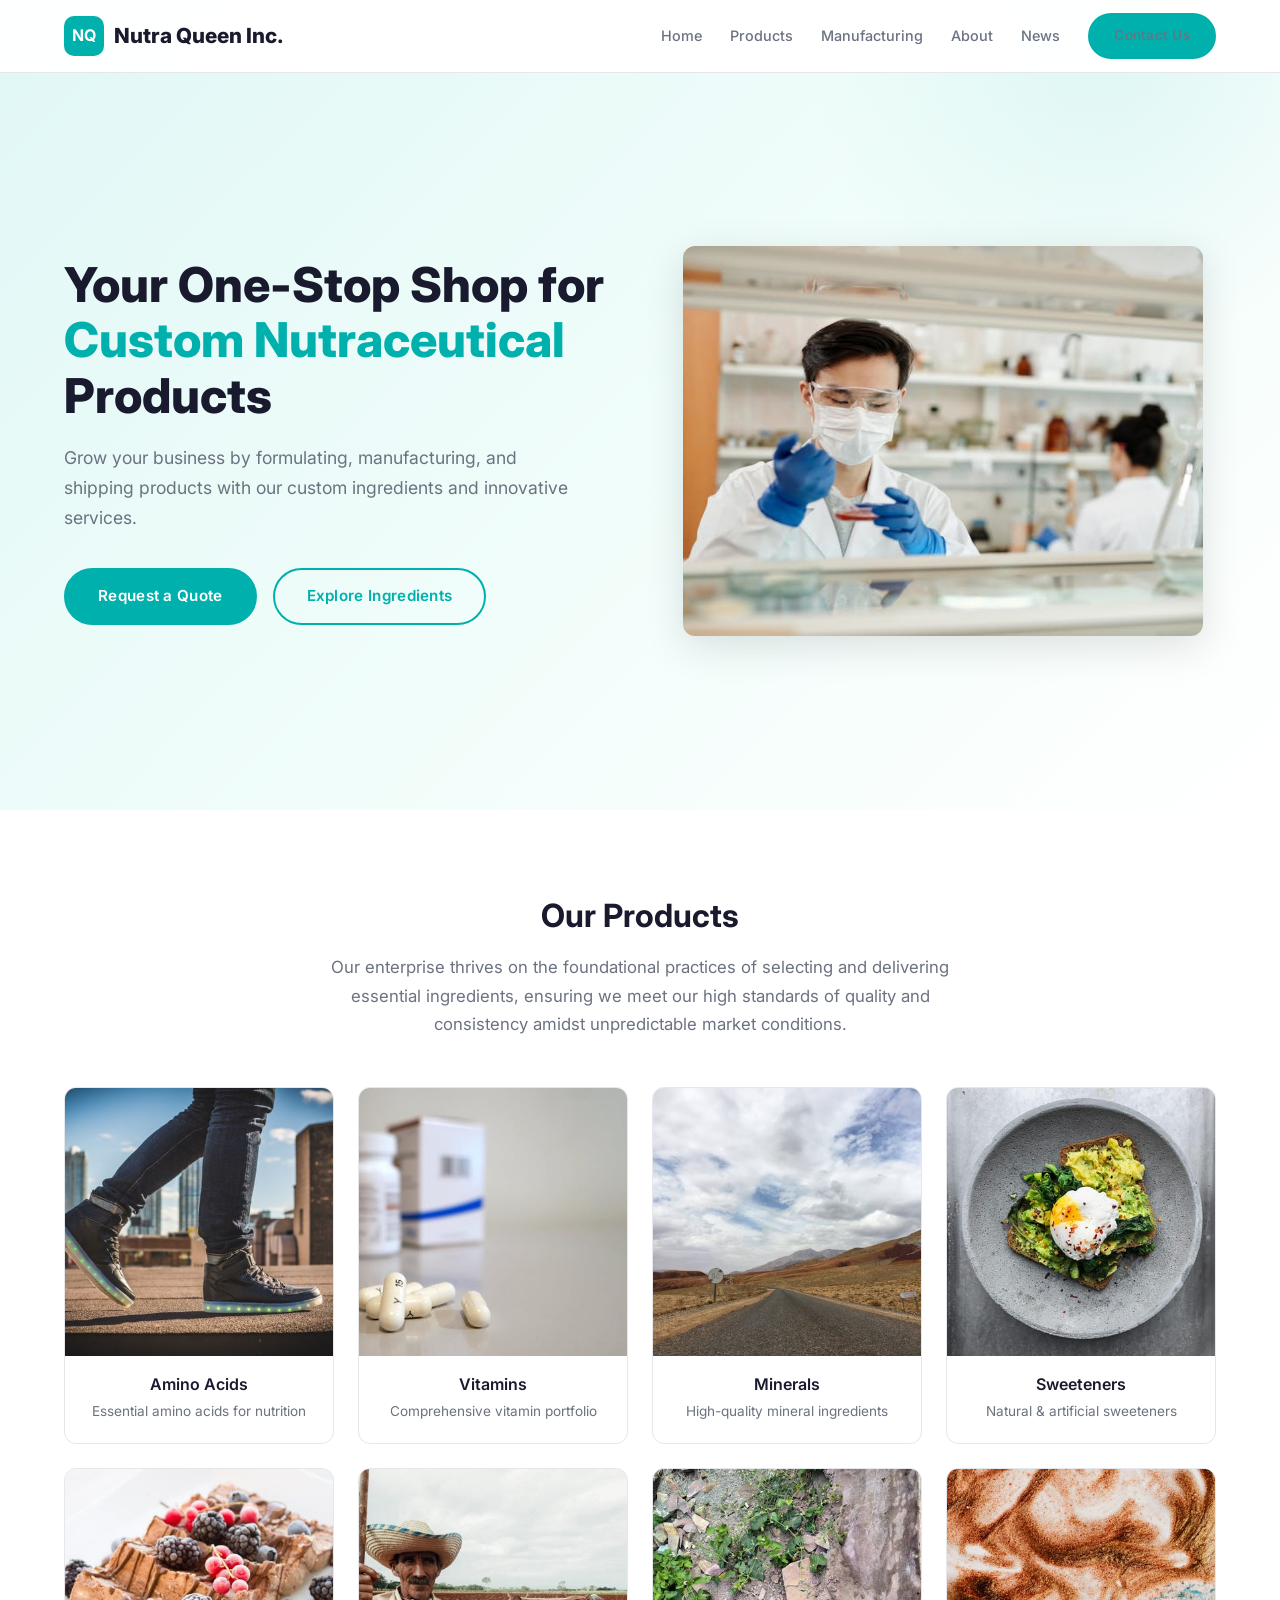
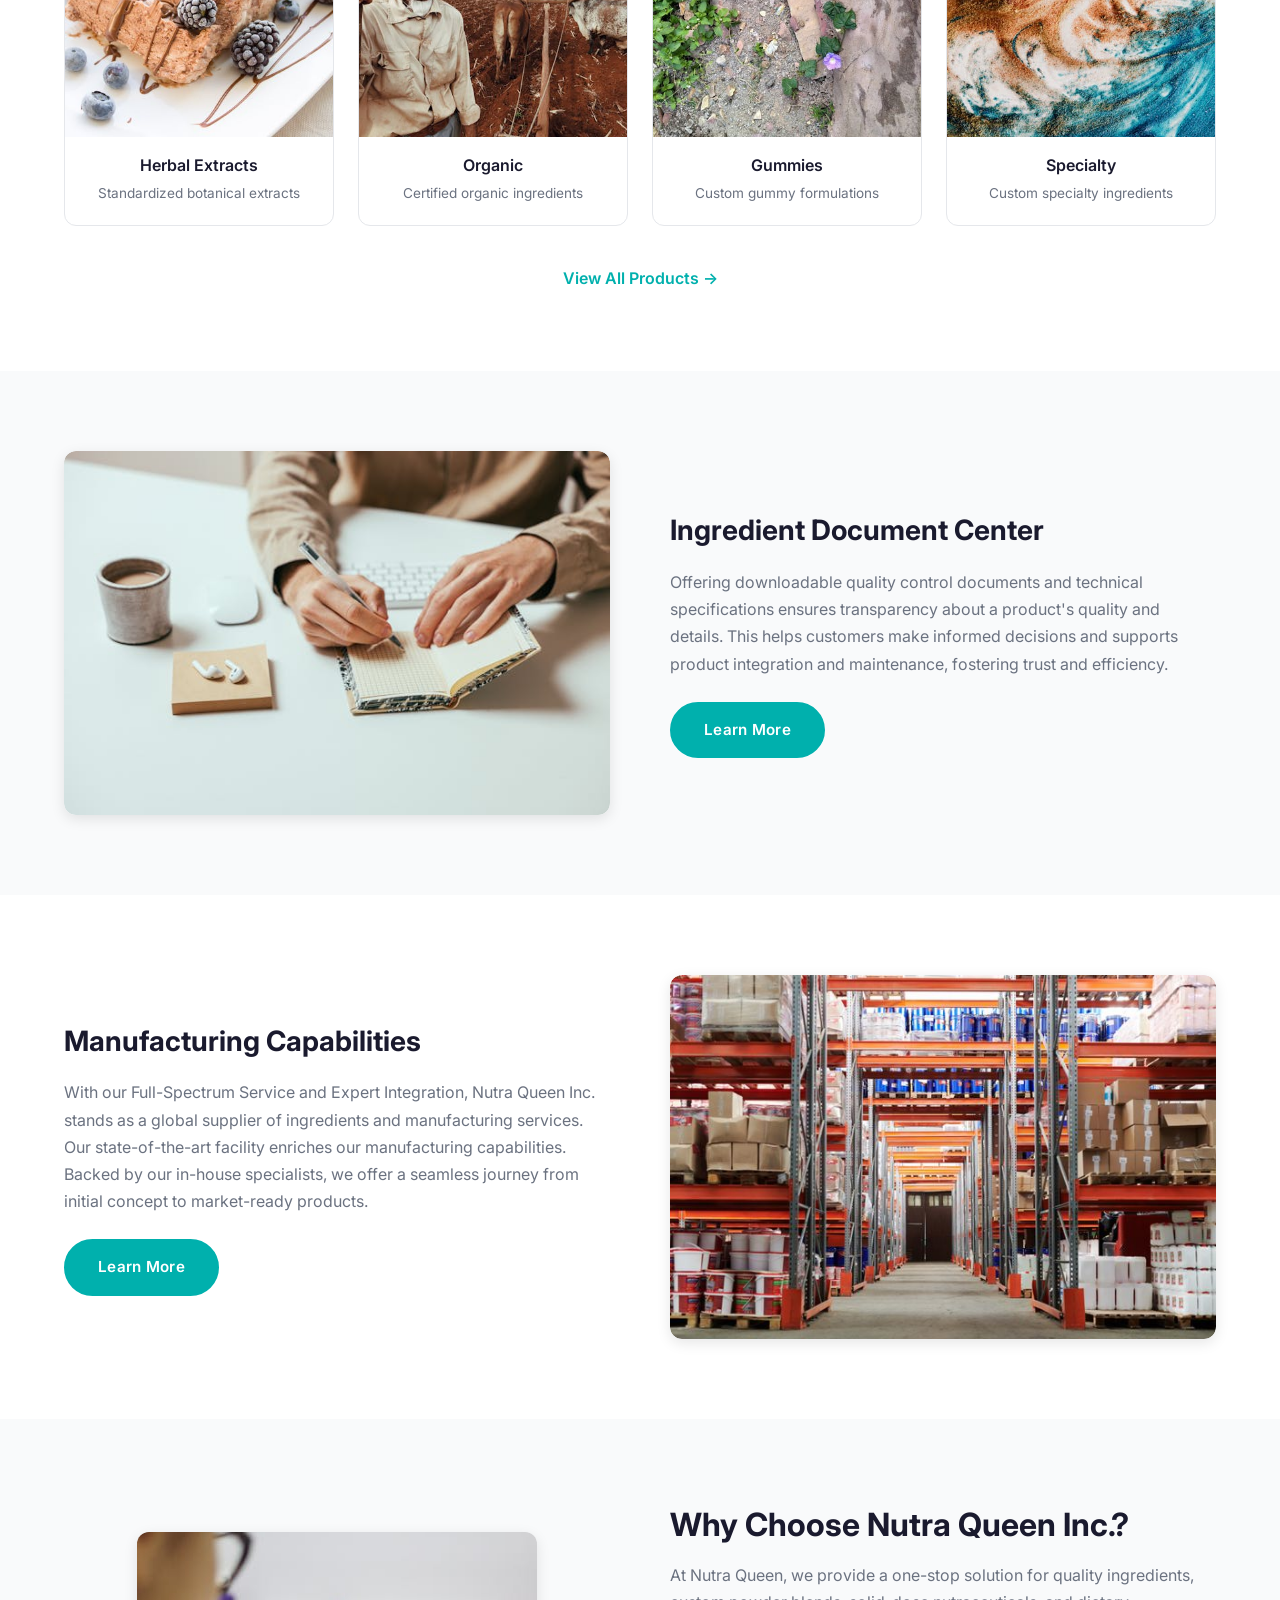
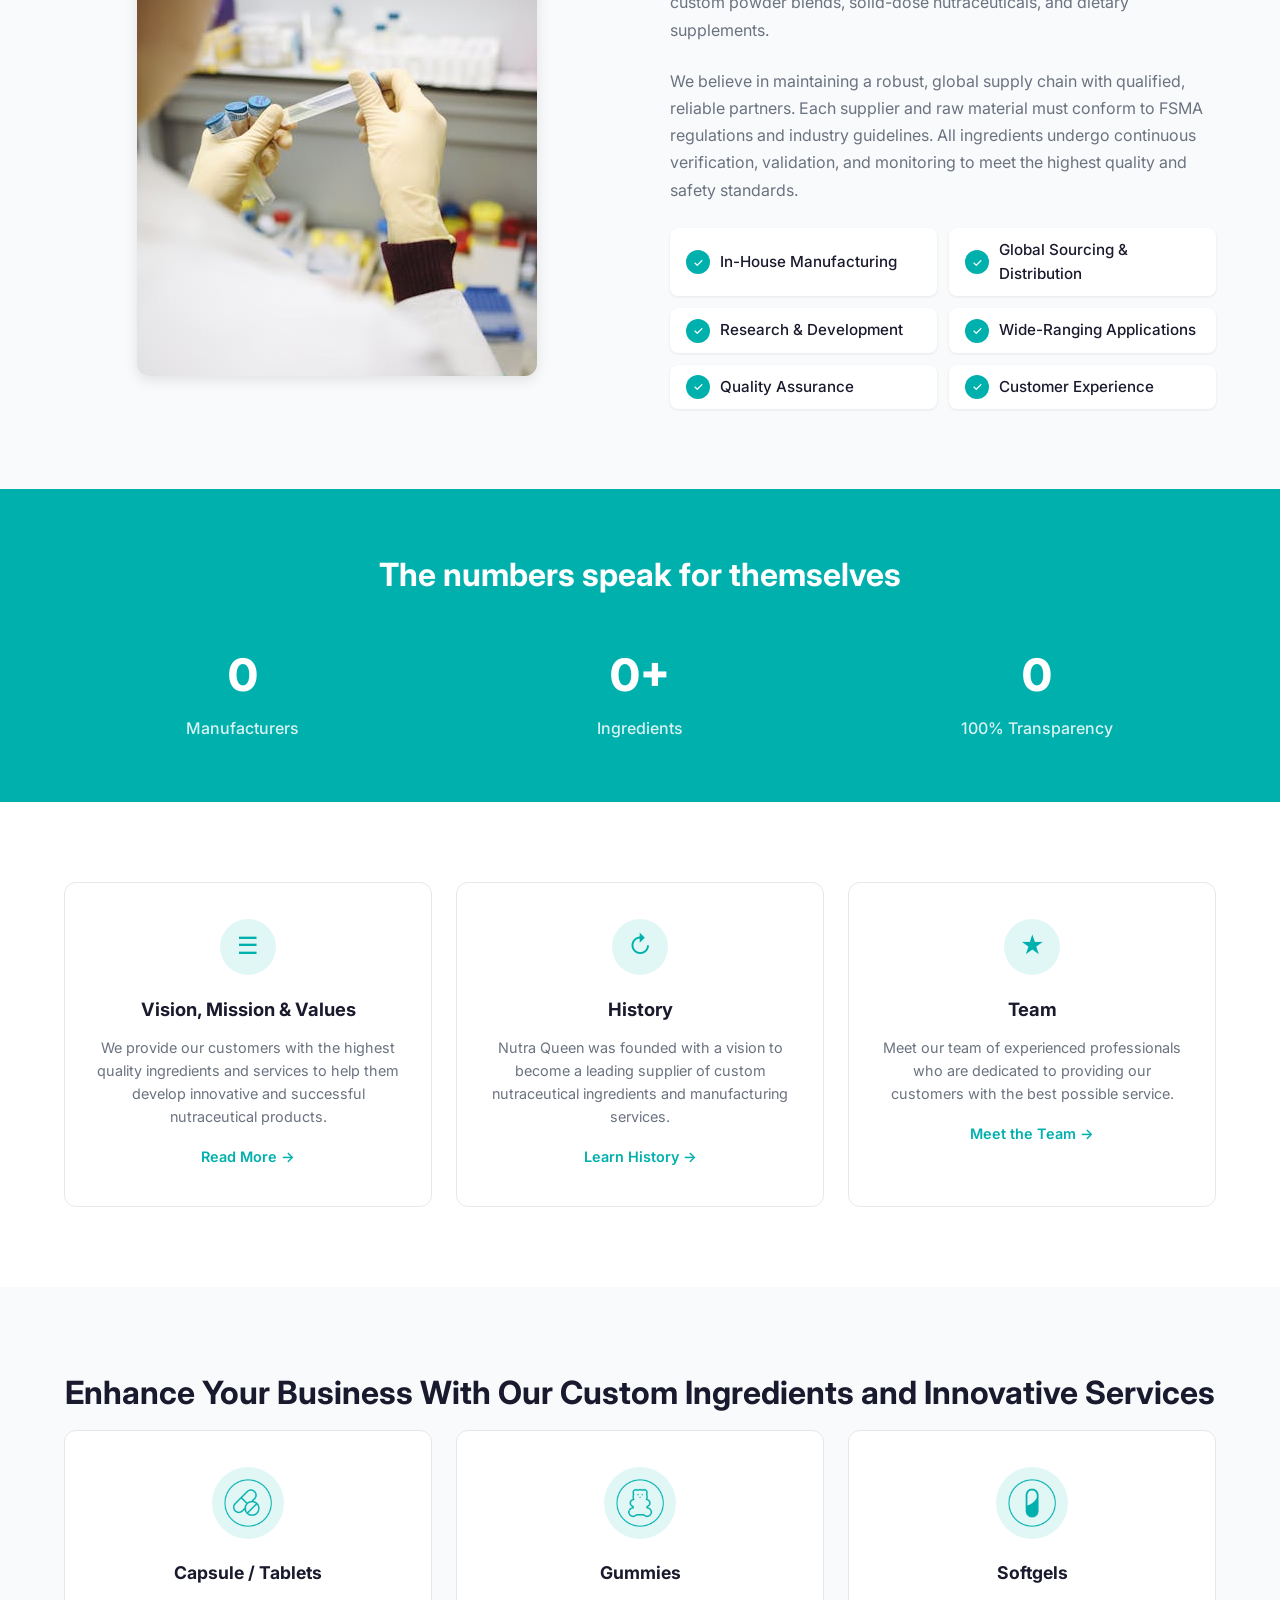
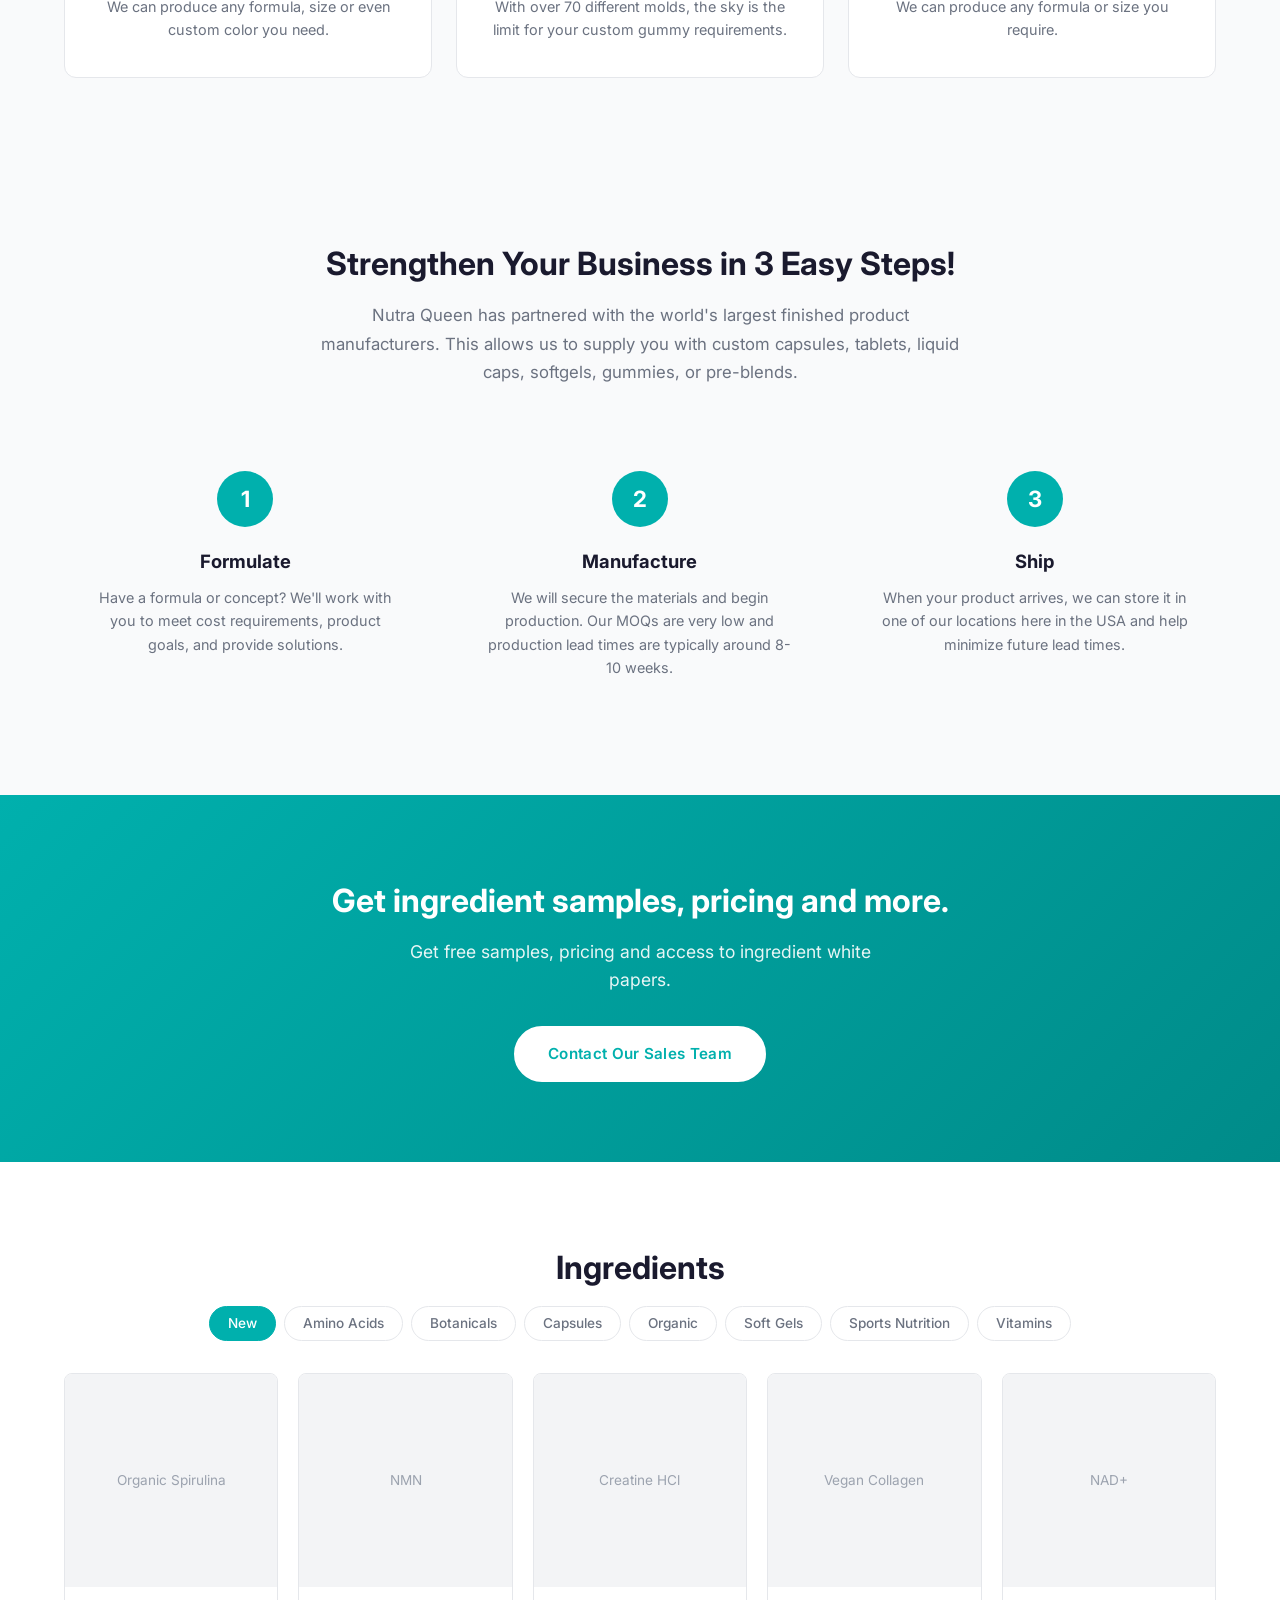
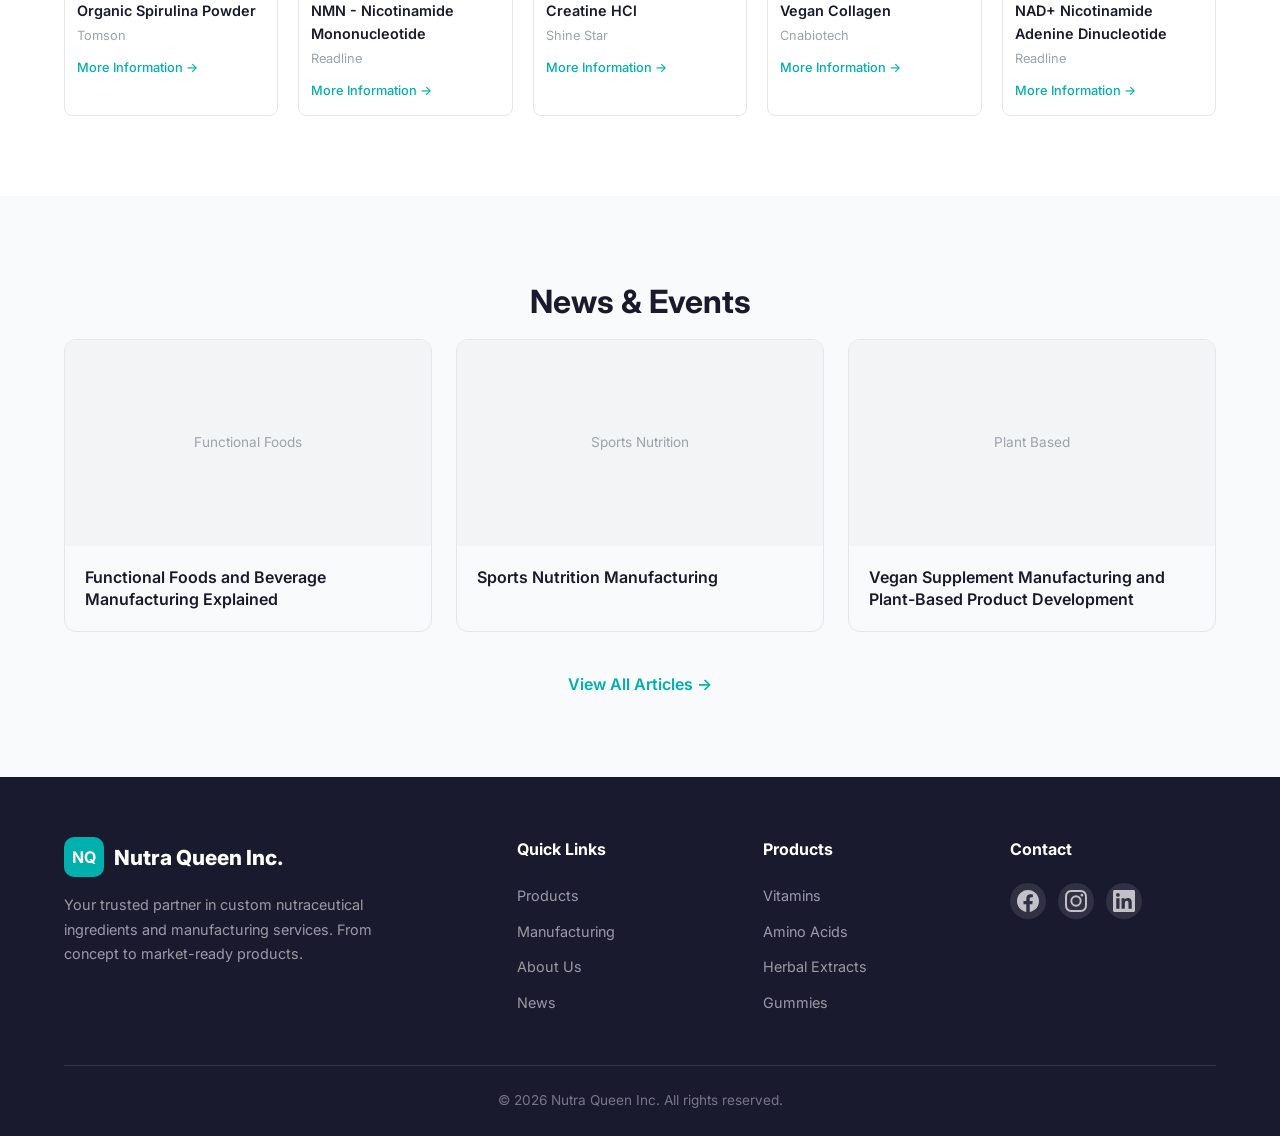
==== commit ac81f53d: "Fix English grammar and wording in index.html" ====
--- a/index.html
+++ b/index.html
@@ -1,4 +1,4 @@
-<!DOCTYPE html>
+﻿<!DOCTYPE html>
 <html lang="en">
 <head>
   <meta charset="UTF-8">
@@ -138,7 +138,7 @@
       <div class="stats-grid">
         <div class="stat-item"><h3 data-target="300">0</h3><p>Manufacturers</p></div>
         <div class="stat-item"><h3 data-target="500">0+</h3><p>Ingredients</p></div>
-        <div class="stat-item"><h3 data-target="100">0</h3><p>Full Transparency</p></div>
+        <div class="stat-item"><h3 data-target="100">0</h3><p>100% Transparency</p></div>
       </div>
     </div>
   </section>
@@ -182,7 +182,7 @@
         <div class="service-card">
           <div class="service-icon"><img src="static/images/gummies-service-icon.png" alt="Gummies"></div>
           <h3>Gummies</h3>
-          <p>With over 70 different molds, the sky is the limit on your custom gummy requirement.</p>
+          <p>With over 70 different molds, the sky is the limit for your custom gummy requirements.</p>
         </div>
         <div class="service-card">
           <div class="service-icon"><img src="static/images/softgels-service-icon.png" alt="Softgels"></div>
@@ -209,12 +209,12 @@
         <div class="step-card">
           <div class="step-number">2</div>
           <h3>Manufacture</h3>
-          <p>We will secure the materials and begin production. Our MOQ are very low and production lead times are typically around 8-10 weeks.</p>
+          <p>We will secure the materials and begin production. Our MOQs are very low and production lead times are typically around 8-10 weeks.</p>
         </div>
         <div class="step-card">
           <div class="step-number">3</div>
           <h3>Ship</h3>
-          <p>When your product arrives, we can store this in 1 of our locations here in the USA and help minimize future lead times.</p>
+          <p>When your product arrives, we can store it in one of our locations here in the USA and help minimize future lead times.</p>
         </div>
       </div>
     </div>
@@ -303,7 +303,7 @@
         </div>
         <div class="news-card">
           <div class="news-img">Plant Based</div>
-          <div class="news-content"><h4>Vegan Supplement Manufacturing and Plant Based Product Development</h4></div>
+          <div class="news-content"><h4>Vegan Supplement Manufacturing and Plant-Based Product Development</h4></div>
         </div>
       </div>
       <div class="view-all-news"><a href="#">View All Articles &rarr;</a></div>
@@ -358,6 +358,9 @@
     </div>
   </footer>
 
+  <script src="https://code.jquery.com/jquery-3.7.1.min.js" integrity="sha256-/JqT3SQfawRcv/BIHPThkBvs0OEvtFFmqPF/lYI/Cxo=" crossorigin="anonymous"></script>
+  <script src="https://code.jquery.com/jquery-3.7.1.min.js"></script>
   <script src="static/js/main.js"></script>
 </body>
 </html>
+
--- a/static/css/style.css
+++ b/static/css/style.css
@@ -1,4 +1,4 @@
-/* ============================================================
+﻿/* ============================================================
    Nutra Queen Inc. - 官网主样式表
    风格参考：Vitajoy Group (保健品原料行业, 白绿主色调)
    ============================================================ */
@@ -365,6 +365,209 @@
 .view-all-news a:hover { gap: 12px; }
 
 /* ===========================
+   PAGE HEADER (Contact, etc.)
+   =========================== */
+.page-header {
+  padding-top: 72px;
+  background: linear-gradient(135deg, var(--primary-light), #f0fdfa);
+  text-align: center;
+  padding-bottom: 56px;
+}
+.page-header .container {
+  padding-top: 48px;
+  padding-bottom: 48px;
+}
+.page-header h1 {
+  font-size: 2.4rem;
+  font-weight: 800;
+  margin-bottom: 12px;
+  color: var(--text-dark);
+}
+.page-header p {
+  font-size: 1.1rem;
+  color: var(--text-muted);
+  max-width: 480px;
+  margin: 0 auto;
+}
+
+/* ===========================
+   CONTACT INFO CARDS
+   =========================== */
+.contact-info-section {
+  padding: 64px 0;
+}
+.contact-info-grid {
+  display: grid;
+  grid-template-columns: repeat(4, 1fr);
+  gap: 24px;
+}
+.contact-info-card {
+  text-align: center;
+  padding: 28px 20px;
+  border: 1px solid var(--border-color);
+  border-radius: var(--radius);
+  background: var(--bg-white);
+  transition: var(--transition);
+}
+.contact-info-card:hover {
+  box-shadow: var(--shadow-md);
+  transform: translateY(-3px);
+}
+.contact-icon {
+  width: 64px;
+  height: 64px;
+  margin: 0 auto 16px;
+  background: var(--primary-light);
+  border-radius: 50%;
+  display: flex;
+  align-items: center;
+  justify-content: center;
+  color: var(--primary);
+}
+.contact-info-card h3 {
+  font-size: 1.1rem;
+  font-weight: 700;
+  margin-bottom: 10px;
+}
+.contact-info-card p {
+  font-size: 0.92rem;
+  color: var(--text-muted);
+  line-height: 1.65;
+}
+.contact-info-card a {
+  color: var(--primary);
+  text-decoration: none;
+  transition: var(--transition);
+}
+.contact-info-card a:hover {
+  text-decoration: underline;
+}
+
+/* ===========================
+   CONTACT FORM
+   =========================== */
+.contact-form-section {
+  background: var(--bg-light);
+  padding: 64px 0 80px;
+}
+.form-wrapper {
+  max-width: 760px;
+  margin: 0 auto;
+  background: var(--bg-white);
+  border-radius: var(--radius);
+  padding: 48px 40px;
+  box-shadow: var(--shadow-md);
+  border: 1px solid var(--border-color);
+}
+.contact-form {
+  display: flex;
+  flex-direction: column;
+  gap: 20px;
+}
+.form-row {
+  display: grid;
+  grid-template-columns: 1fr 1fr;
+  gap: 20px;
+}
+.form-group {
+  display: flex;
+  flex-direction: column;
+  gap: 6px;
+}
+.form-group label {
+  font-size: 0.88rem;
+  font-weight: 600;
+  color: var(--text-dark);
+}
+.form-group label .required {
+  color: #e53e3e;
+}
+.form-group input,
+.form-group select,
+.form-group textarea {
+  padding: 12px 16px;
+  border: 1px solid var(--border-color);
+  border-radius: var(--radius-sm);
+  font-size: 0.95rem;
+  font-family: var(--font-sans);
+  transition: var(--transition);
+  background: #fff;
+  outline: none;
+}
+.form-group input:focus,
+.form-group select:focus,
+.form-group textarea:focus {
+  border-color: var(--primary);
+  box-shadow: 0 0 0 3px rgba(0, 176, 173, 0.12);
+}
+.form-group input.error,
+.form-group select.error,
+.form-group textarea.error {
+  border-color: #e53e3e;
+}
+.form-group .field-error {
+  font-size: 0.8rem;
+  color: #e53e3e;
+  display: none;
+}
+.form-footer {
+  display: flex;
+  align-items: center;
+  justify-content: space-between;
+  gap: 16px;
+  flex-wrap: wrap;
+  margin-top: 4px;
+}
+.form-note {
+  font-size: 0.82rem;
+  color: var(--text-muted);
+}
+.form-note a {
+  color: var(--primary);
+  text-decoration: underline;
+}
+.btn-submit {
+  display: inline-flex;
+  align-items: center;
+  gap: 10px;
+  padding: 14px 40px;
+  font-size: 1rem;
+}
+.btn-submit.loading {
+  pointer-events: none;
+  opacity: 0.7;
+}
+.spinner {
+  width: 18px;
+  height: 18px;
+  border: 2px solid rgba(255, 255, 255, 0.3);
+  border-top-color: #fff;
+  border-radius: 50%;
+  animation: spin 0.6s linear infinite;
+}
+@keyframes spin {
+  to { transform: rotate(360deg); }
+}
+.form-feedback {
+  text-align: center;
+  padding: 12px 16px;
+  border-radius: var(--radius-sm);
+  font-weight: 500;
+  font-size: 0.92rem;
+  margin-top: 8px;
+}
+.form-feedback.success {
+  background: #f0fdf4;
+  color: #166534;
+  border: 1px solid #bbf7d0;
+}
+.form-feedback.error-msg {
+  background: #fef2f2;
+  color: #991b1b;
+  border: 1px solid #fecaca;
+}
+
+/* ===========================
    FOOTER
    =========================== */
 .footer {
@@ -426,3 +629,19 @@
   .why-list { grid-template-columns: 1fr; }
   .footer-grid { grid-template-columns: 1fr; }
 }
+
+@media (max-width: 480px) {
+  .products-grid { grid-template-columns: 1fr; }
+  .hero-content h1 { font-size: 1.8rem; }
+  .section { padding: 48px 0; }
+  .section-title { font-size: 1.4rem; }
+  .container { padding: 0 16px; }
+  .footer-grid { gap: 24px; }
+  .news-grid { gap: 16px; }
+  .ingredients-grid { grid-template-columns: 1fr 1fr; gap: 12px; }
+  .category-tags { gap: 6px; }
+  .category-tag { font-size: 0.78rem; padding: 4px 12px; }
+  .stats-grid { gap: 16px; }
+  .hero-buttons { flex-direction: column; align-items: center; }
+  .hero-buttons .btn { width: 100%; justify-content: center; }
+}
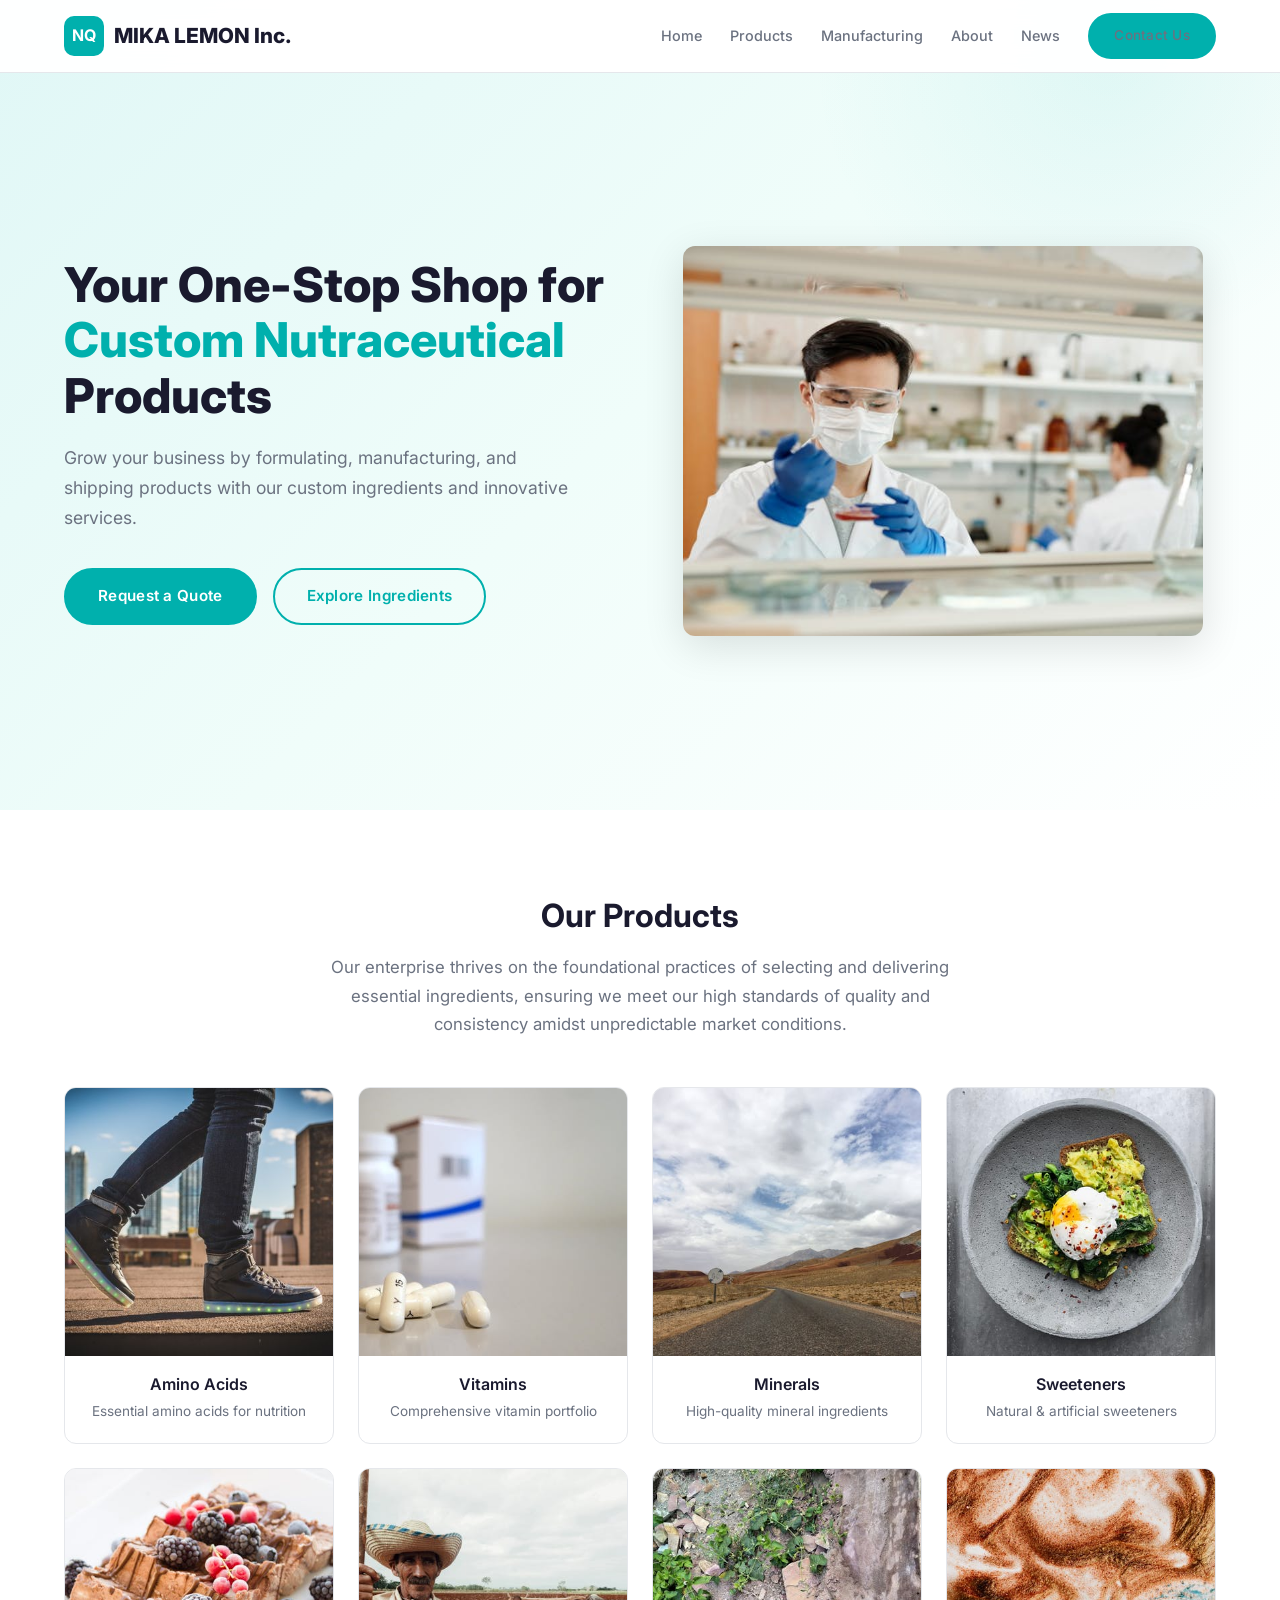
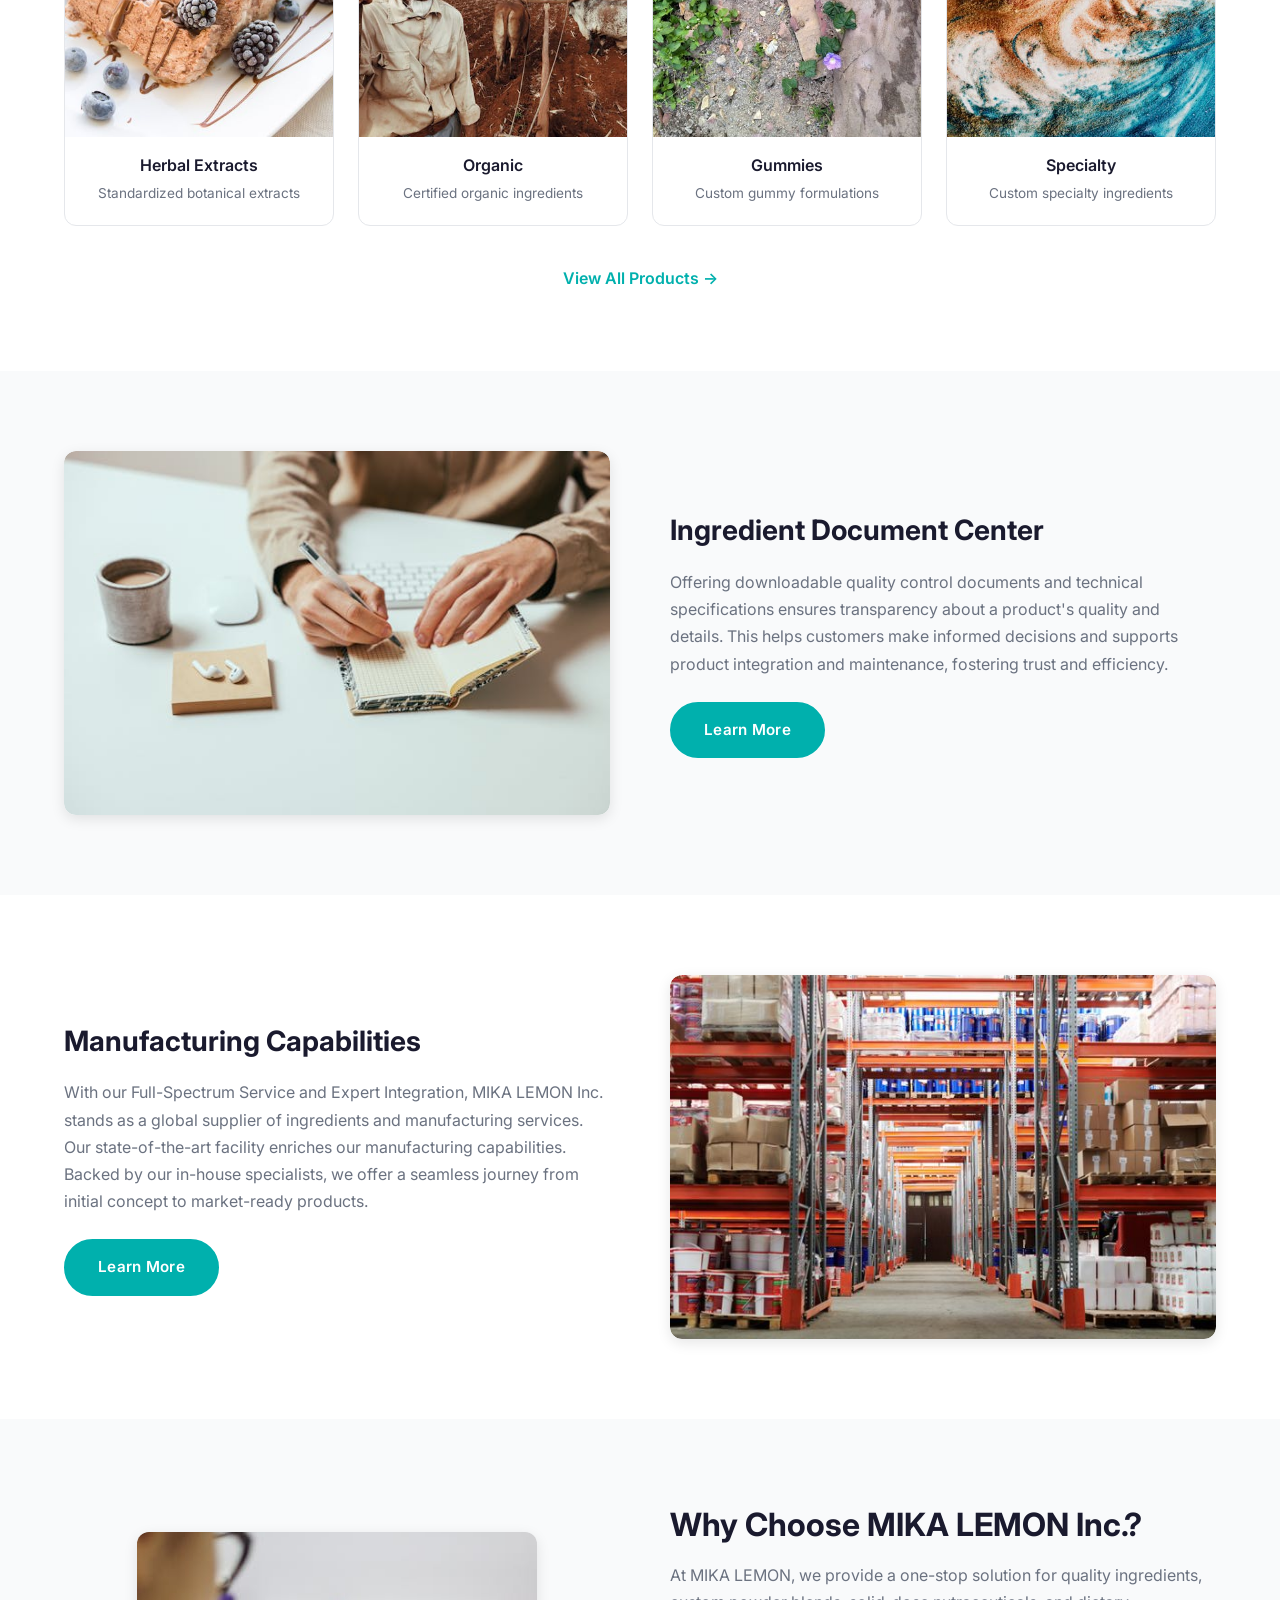
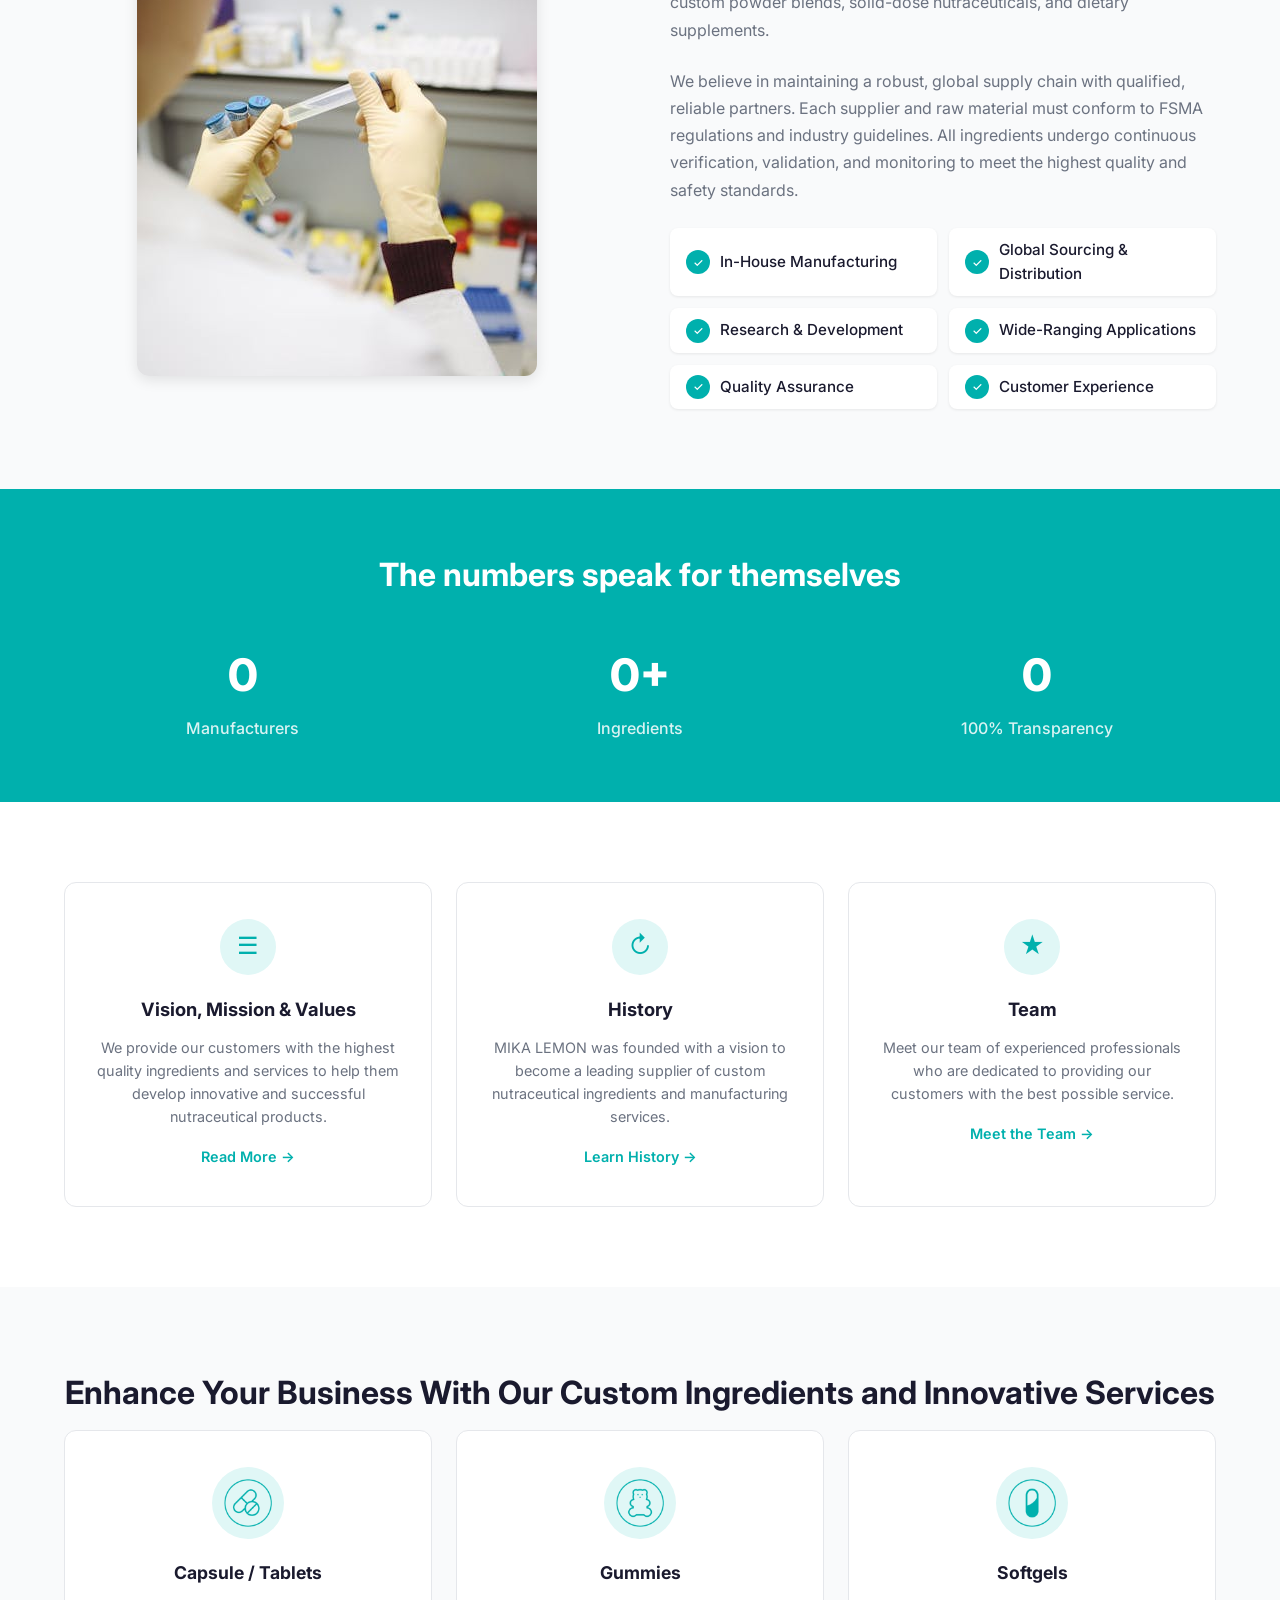
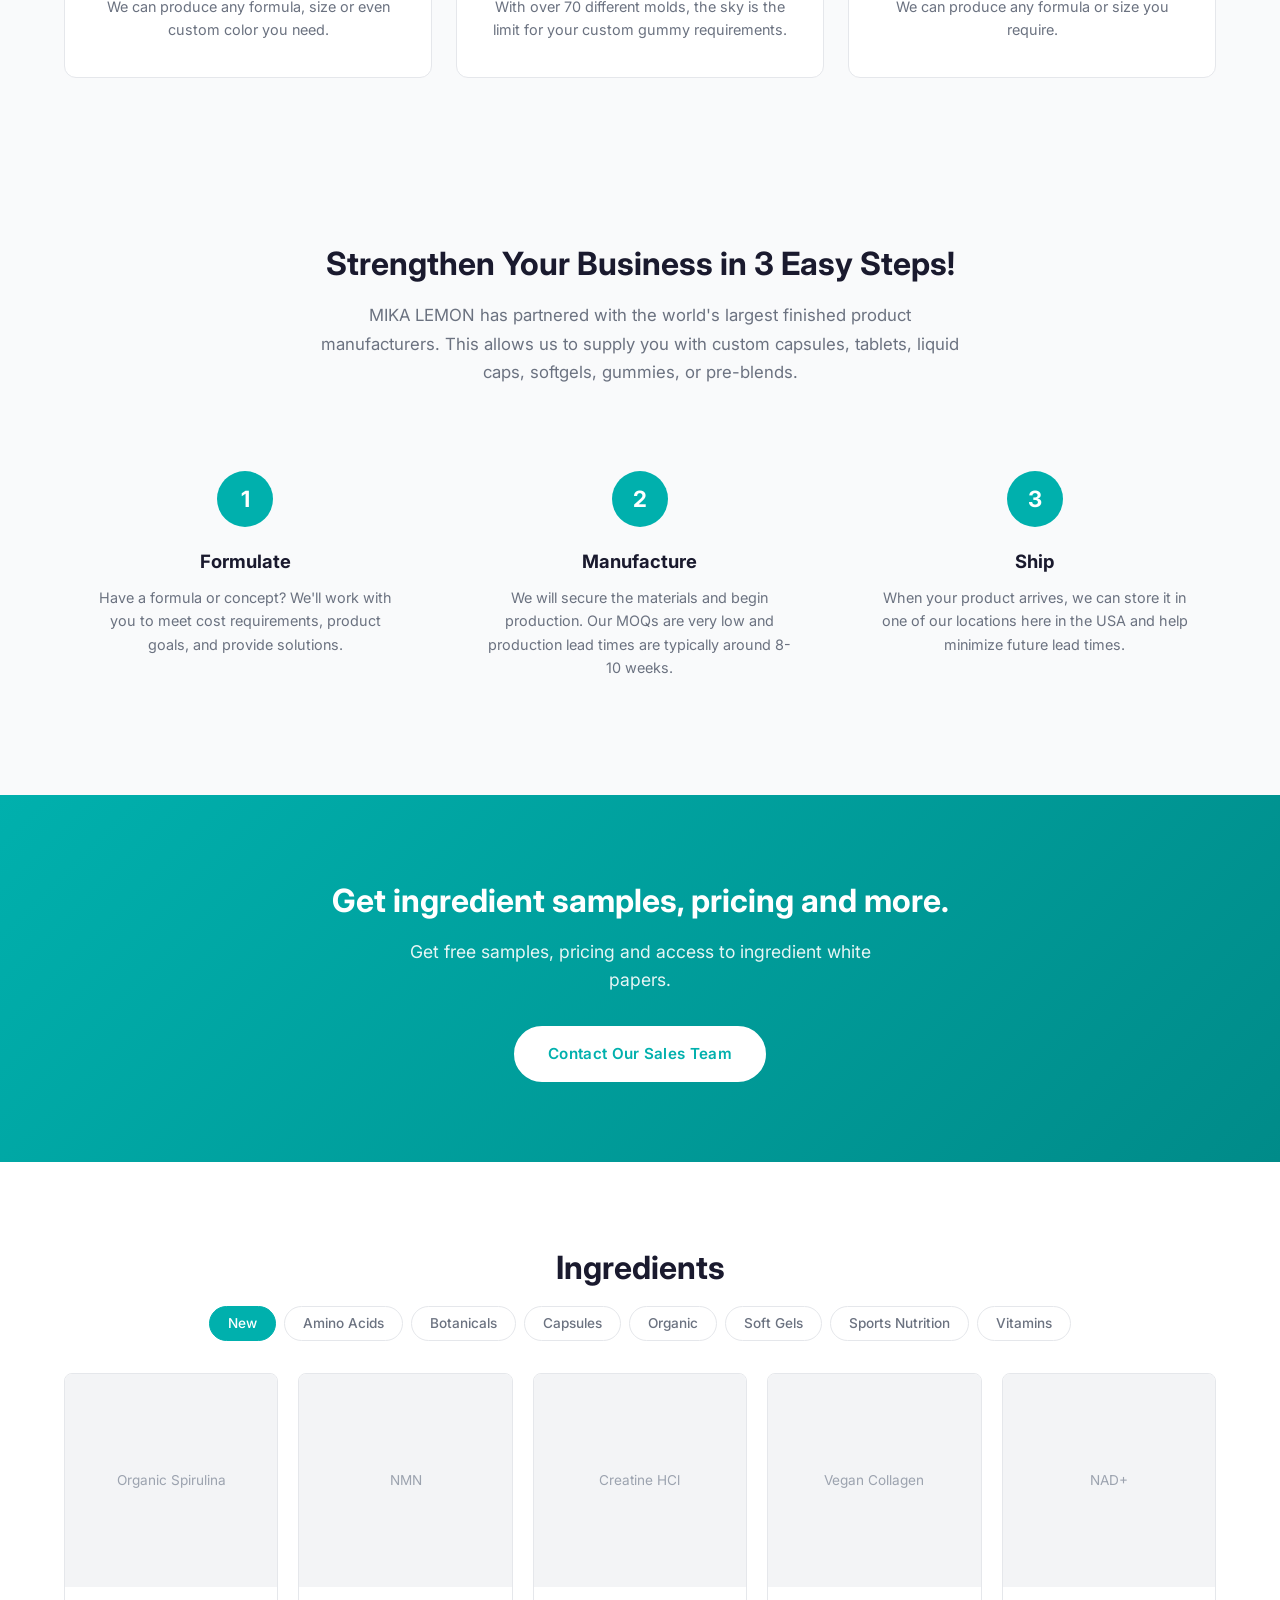
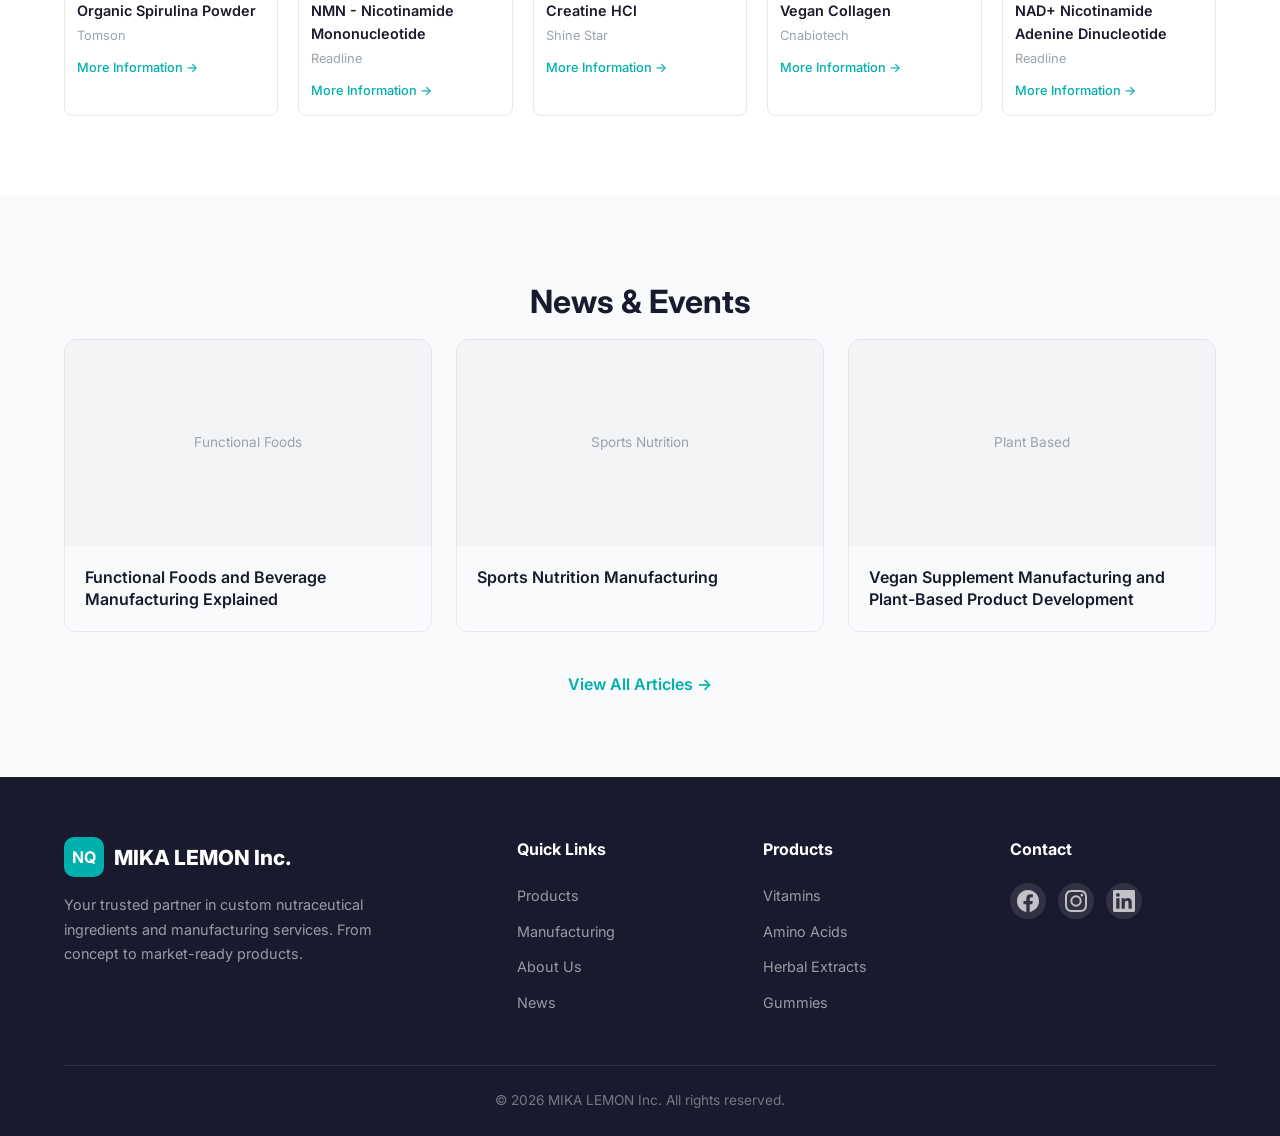
==== commit 6256646a: "fix all" ====
--- a/index.html
+++ b/index.html
@@ -3,8 +3,8 @@
 <head>
   <meta charset="UTF-8">
   <meta name="viewport" content="width=device-width, initial-scale=1.0">
-  <title>Nutra Queen Inc. - Custom Nutraceutical Ingredients & Manufacturing</title>
-  <meta name="description" content="Nutra Queen Inc. provides high-quality custom nutraceutical ingredients, manufacturing, and supply chain solutions. From concept to market-ready products.">
+  <title>MIKA LEMON Inc. - Custom Nutraceutical Ingredients & Manufacturing</title>
+  <meta name="description" content="MIKA LEMON Inc. provides high-quality custom nutraceutical ingredients, manufacturing, and supply chain solutions. From concept to market-ready products.">
   <link rel="preconnect" href="https://fonts.googleapis.com">
   <link rel="preconnect" href="https://fonts.gstatic.com" crossorigin>
   <link href="https://fonts.googleapis.com/css2?family=Inter:wght@400;500;600;700;800&display=swap" rel="stylesheet">
@@ -17,7 +17,7 @@
     <div class="container">
       <a href="/" class="logo">
         <span class="logo-icon">NQ</span>
-        Nutra Queen Inc.
+        MIKA LEMON Inc.
       </a>
       <nav class="nav-links">
         <a href="index.html">Home</a>
@@ -93,7 +93,7 @@
       <div class="feature-grid">
         <div class="feature-text">
           <h2>Manufacturing Capabilities</h2>
-          <p>With our Full-Spectrum Service and Expert Integration, Nutra Queen Inc. stands as a global supplier of ingredients and manufacturing services. Our state-of-the-art facility enriches our manufacturing capabilities. Backed by our in-house specialists, we offer a seamless journey from initial concept to market-ready products.</p>
+          <p>With our Full-Spectrum Service and Expert Integration, MIKA LEMON Inc. stands as a global supplier of ingredients and manufacturing services. Our state-of-the-art facility enriches our manufacturing capabilities. Backed by our in-house specialists, we offer a seamless journey from initial concept to market-ready products.</p>
           <a href="#" class="btn btn-primary">Learn More</a>
         </div>
         <div class="feature-image">
@@ -108,12 +108,12 @@
     <div class="container">
       <div class="why-grid">
         <div class="why-image">
-          <img src="static/images/why-choose.jpg" alt="Nutra Queen One-Stop Solution" style="width:100%;max-width:400px;aspect-ratio:9/10;object-fit:cover;border-radius:var(--radius);box-shadow:var(--shadow-md);">
+          <img src="static/images/why-choose.jpg" alt="MIKA LEMON One-Stop Solution" style="width:100%;max-width:400px;aspect-ratio:9/10;object-fit:cover;border-radius:var(--radius);box-shadow:var(--shadow-md);">
         </div>
         <div>
-          <h2 class="section-title" style="text-align:left;">Why Choose Nutra Queen Inc.?</h2>
+          <h2 class="section-title" style="text-align:left;">Why Choose MIKA LEMON Inc.?</h2>
           <p style="color:var(--text-muted);margin-bottom:24px;line-height:1.7;">
-            At Nutra Queen, we provide a one-stop solution for quality ingredients, custom powder blends, solid-dose nutraceuticals, and dietary supplements.
+            At MIKA LEMON, we provide a one-stop solution for quality ingredients, custom powder blends, solid-dose nutraceuticals, and dietary supplements.
           </p>
           <p style="color:var(--text-muted);margin-bottom:24px;line-height:1.7;">
             We believe in maintaining a robust, global supply chain with qualified, reliable partners. Each supplier and raw material must conform to FSMA regulations and industry guidelines. All ingredients undergo continuous verification, validation, and monitoring to meet the highest quality and safety standards.
@@ -156,7 +156,7 @@
         <div class="about-card">
           <div class="icon">&#8635;</div>
           <h3>History</h3>
-          <p>Nutra Queen was founded with a vision to become a leading supplier of custom nutraceutical ingredients and manufacturing services.</p>
+          <p>MIKA LEMON was founded with a vision to become a leading supplier of custom nutraceutical ingredients and manufacturing services.</p>
           <a href="#" class="link">Learn History &rarr;</a>
         </div>
         <div class="about-card">
@@ -198,7 +198,7 @@
     <div class="container">
       <h2 class="section-title">Strengthen Your Business in 3 Easy Steps!</h2>
       <p class="section-subtitle">
-        Nutra Queen has partnered with the world's largest finished product manufacturers. This allows us to supply you with custom capsules, tablets, liquid caps, softgels, gummies, or pre-blends.
+        MIKA LEMON has partnered with the world's largest finished product manufacturers. This allows us to supply you with custom capsules, tablets, liquid caps, softgels, gummies, or pre-blends.
       </p>
       <div class="steps-grid">
         <div class="step-card">
@@ -317,7 +317,7 @@
         <div class="footer-brand">
           <a href="/" class="logo">
             <span class="logo-icon">NQ</span>
-            Nutra Queen Inc.
+            MIKA LEMON Inc.
           </a>
           <p>Your trusted partner in custom nutraceutical ingredients and manufacturing services. From concept to market-ready products.</p>
         </div>
@@ -354,7 +354,7 @@
           </div>
         </div>
       </div>
-      <div class="footer-bottom">&copy; 2026 Nutra Queen Inc. All rights reserved.</div>
+      <div class="footer-bottom">&copy; 2026 MIKA LEMON Inc. All rights reserved.</div>
     </div>
   </footer>
 
--- a/static/css/style.css
+++ b/static/css/style.css
@@ -1,5 +1,5 @@
 ﻿/* ============================================================
-   Nutra Queen Inc. - 官网主样式表
+   MIKA LEMON Inc. - 官网主样式表
    风格参考：Vitajoy Group (保健品原料行业, 白绿主色调)
    ============================================================ */
 
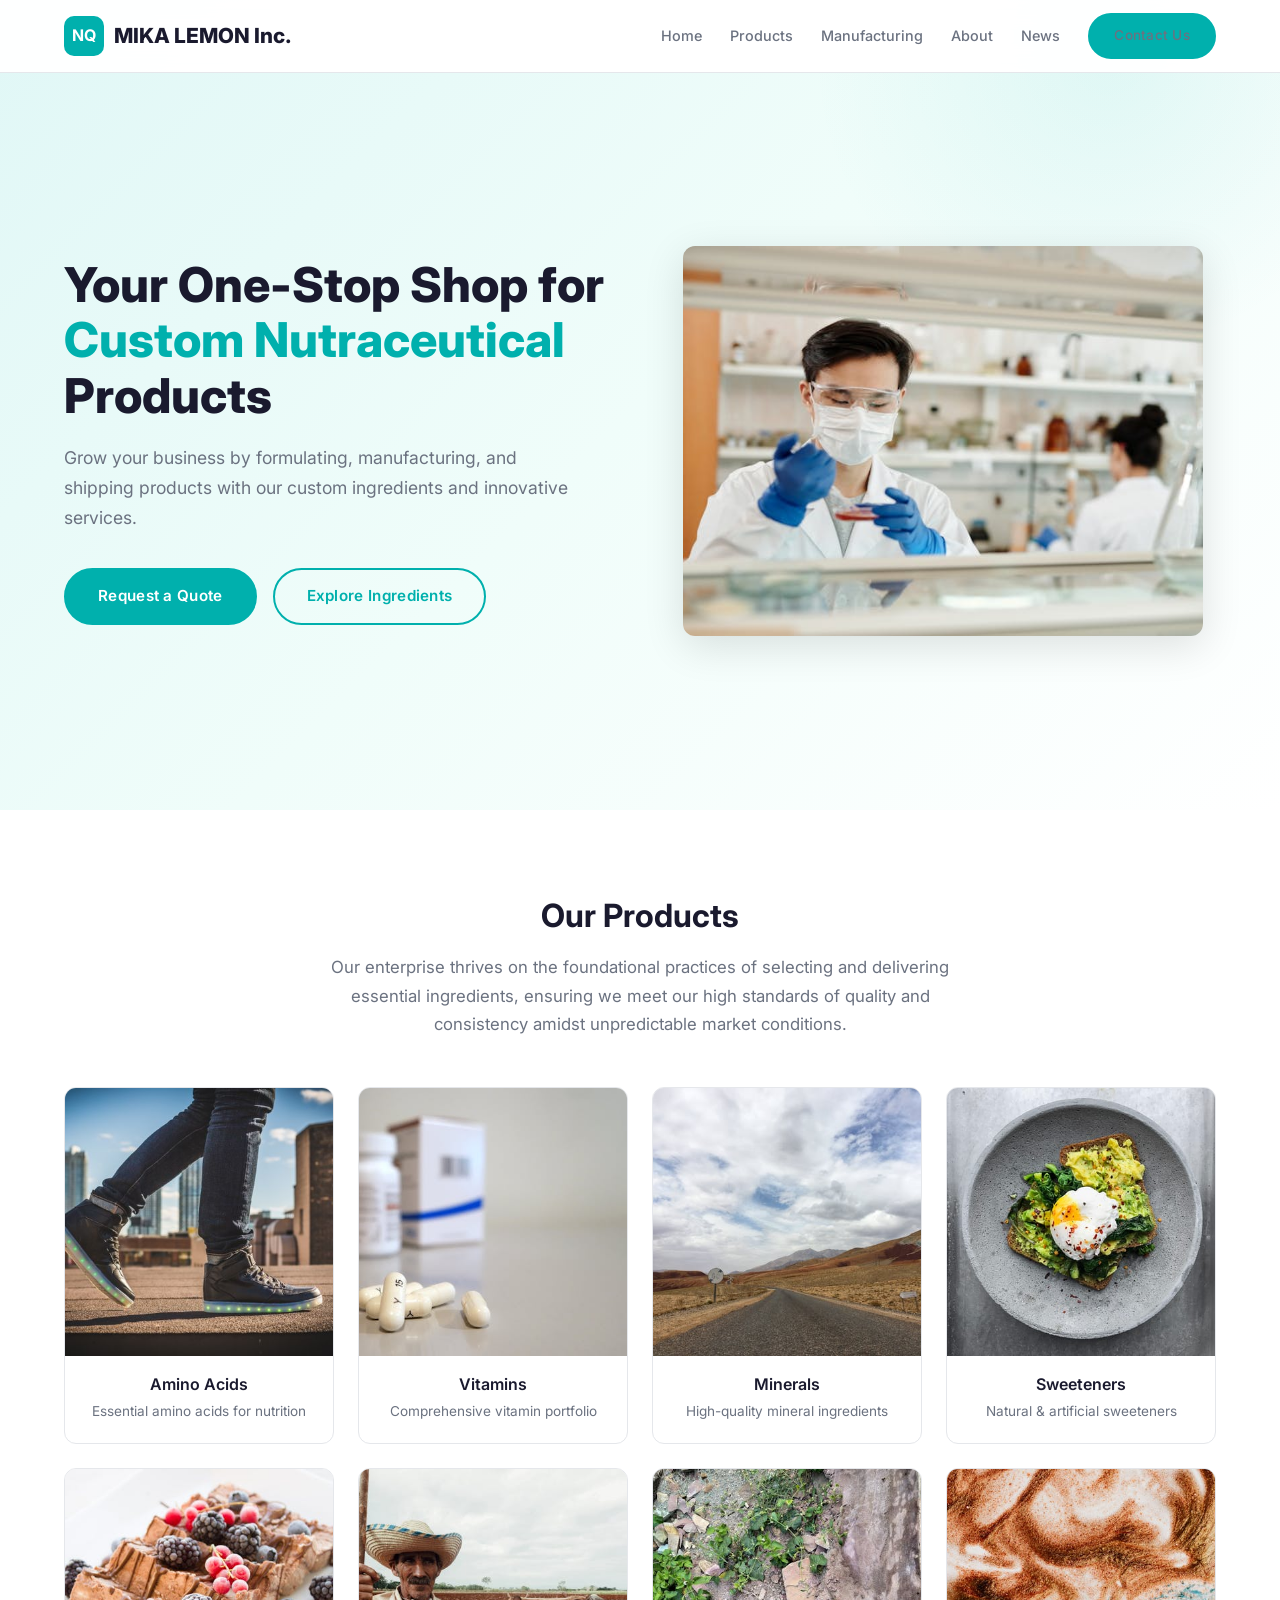
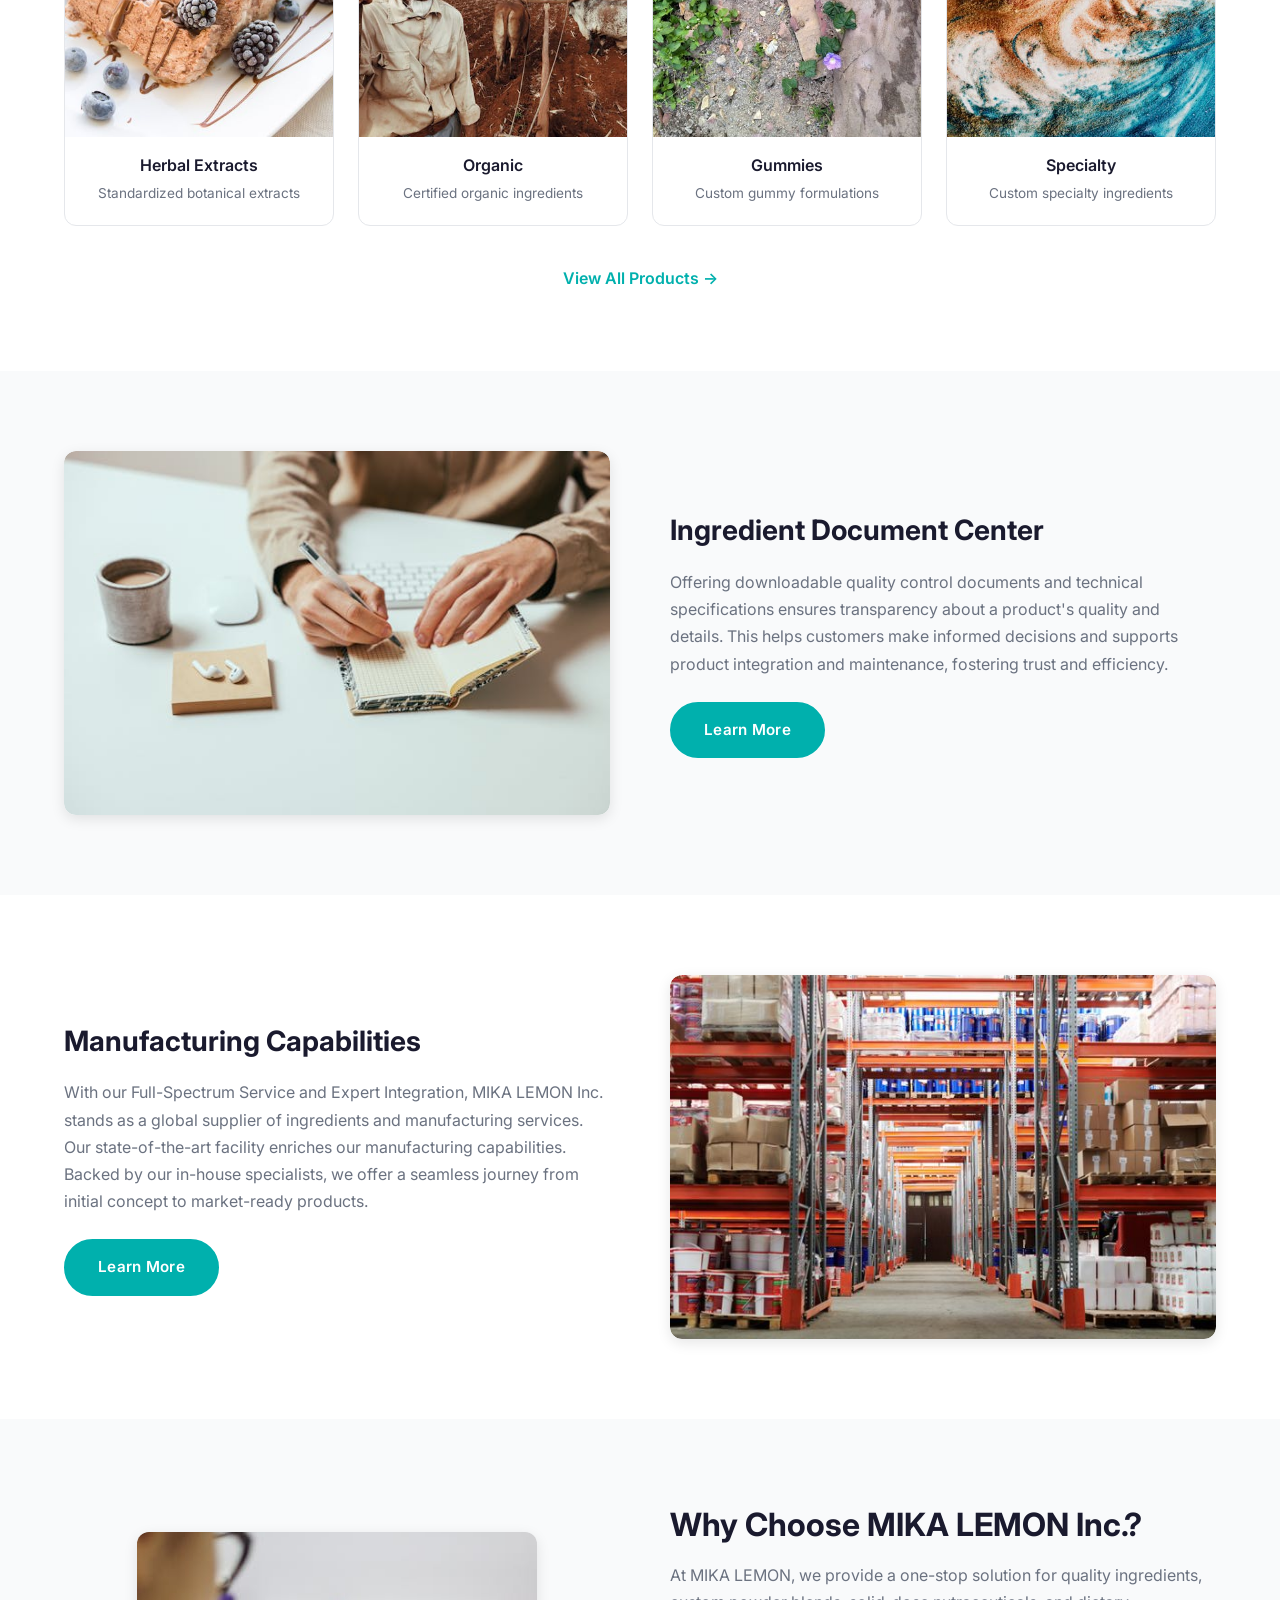
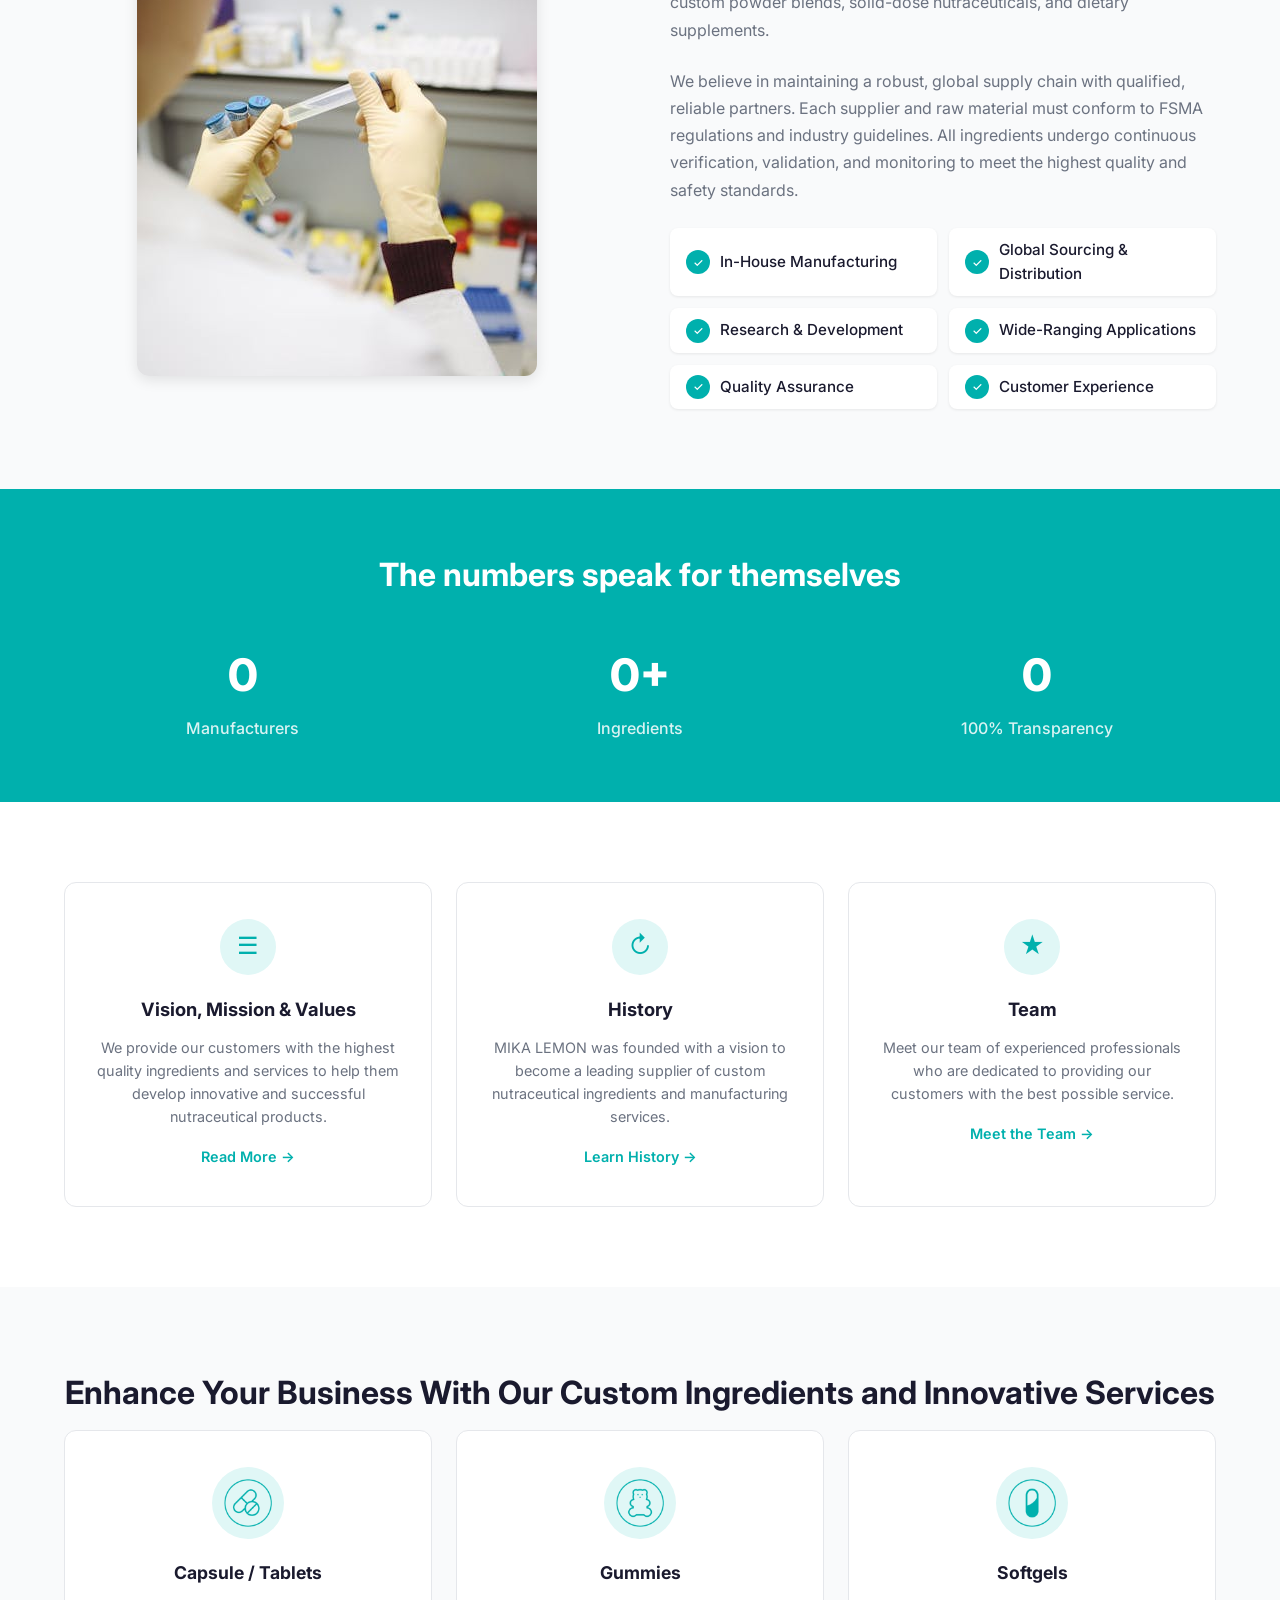
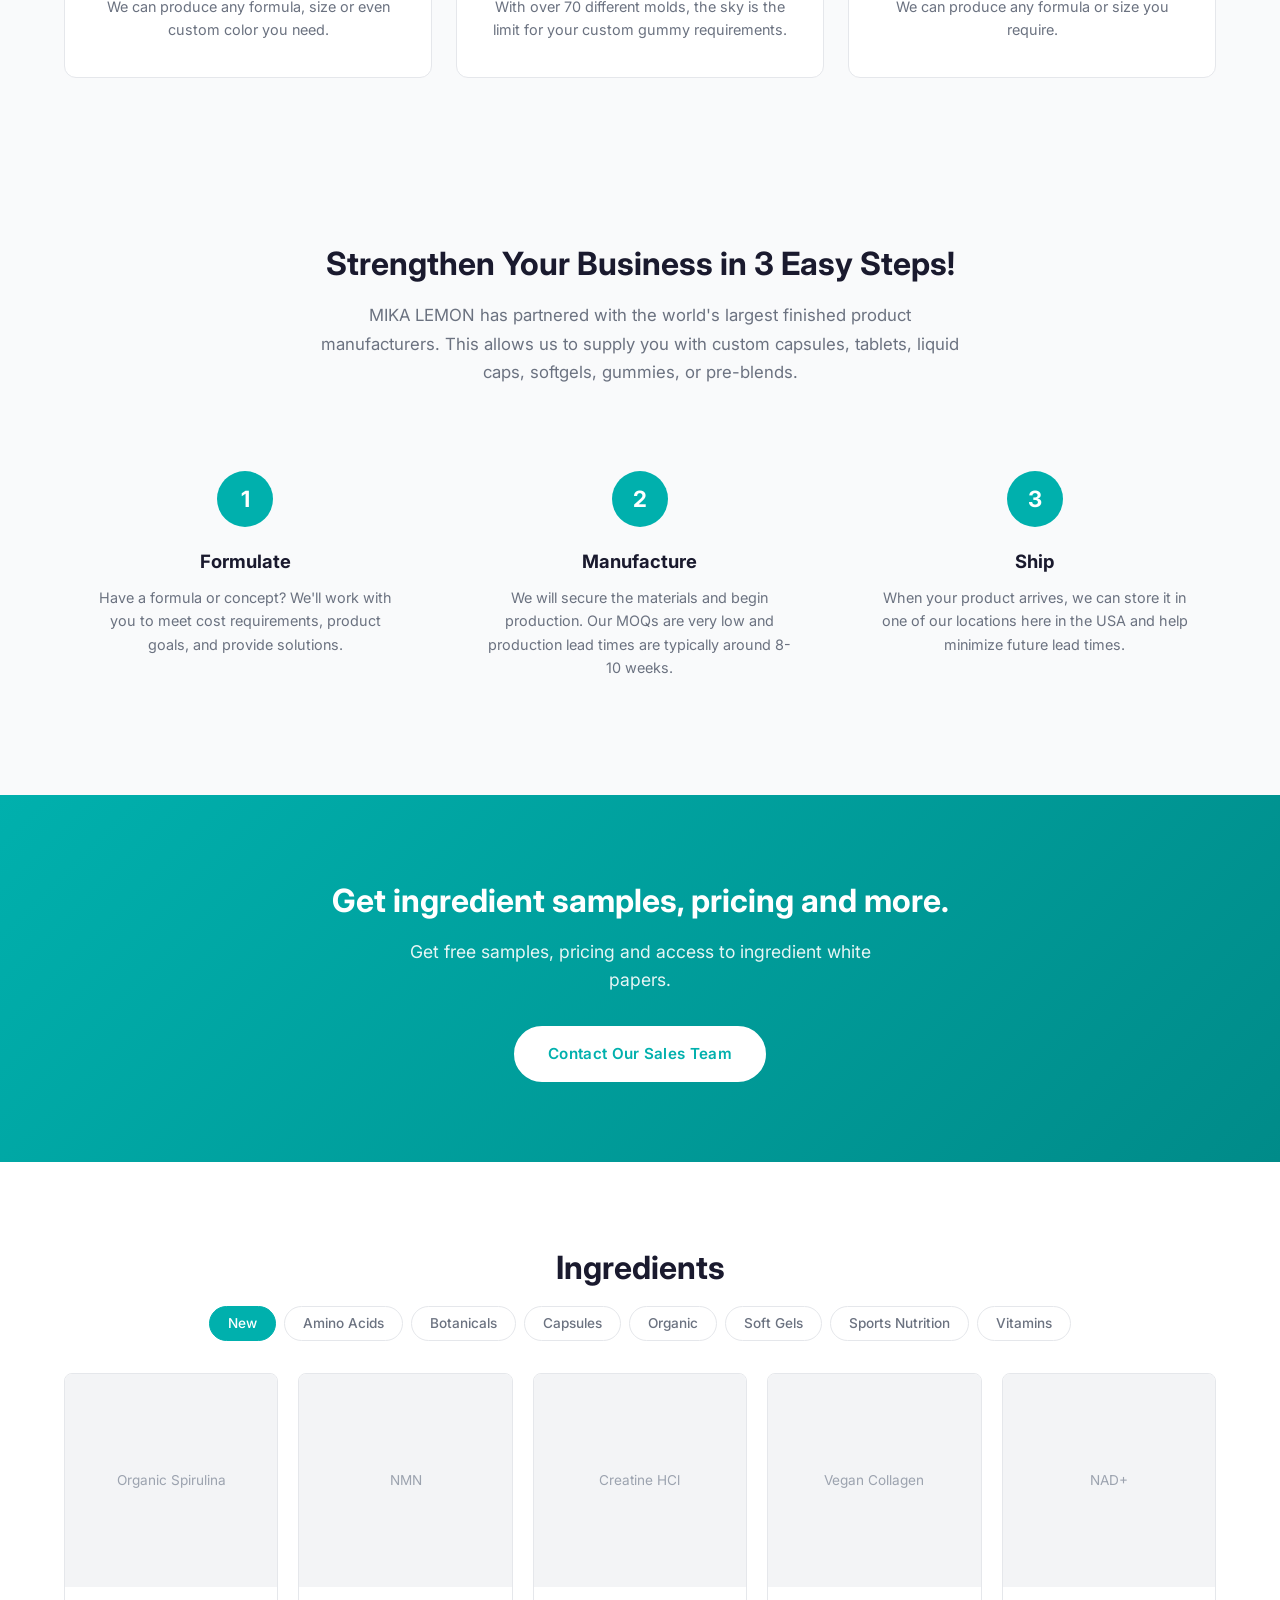
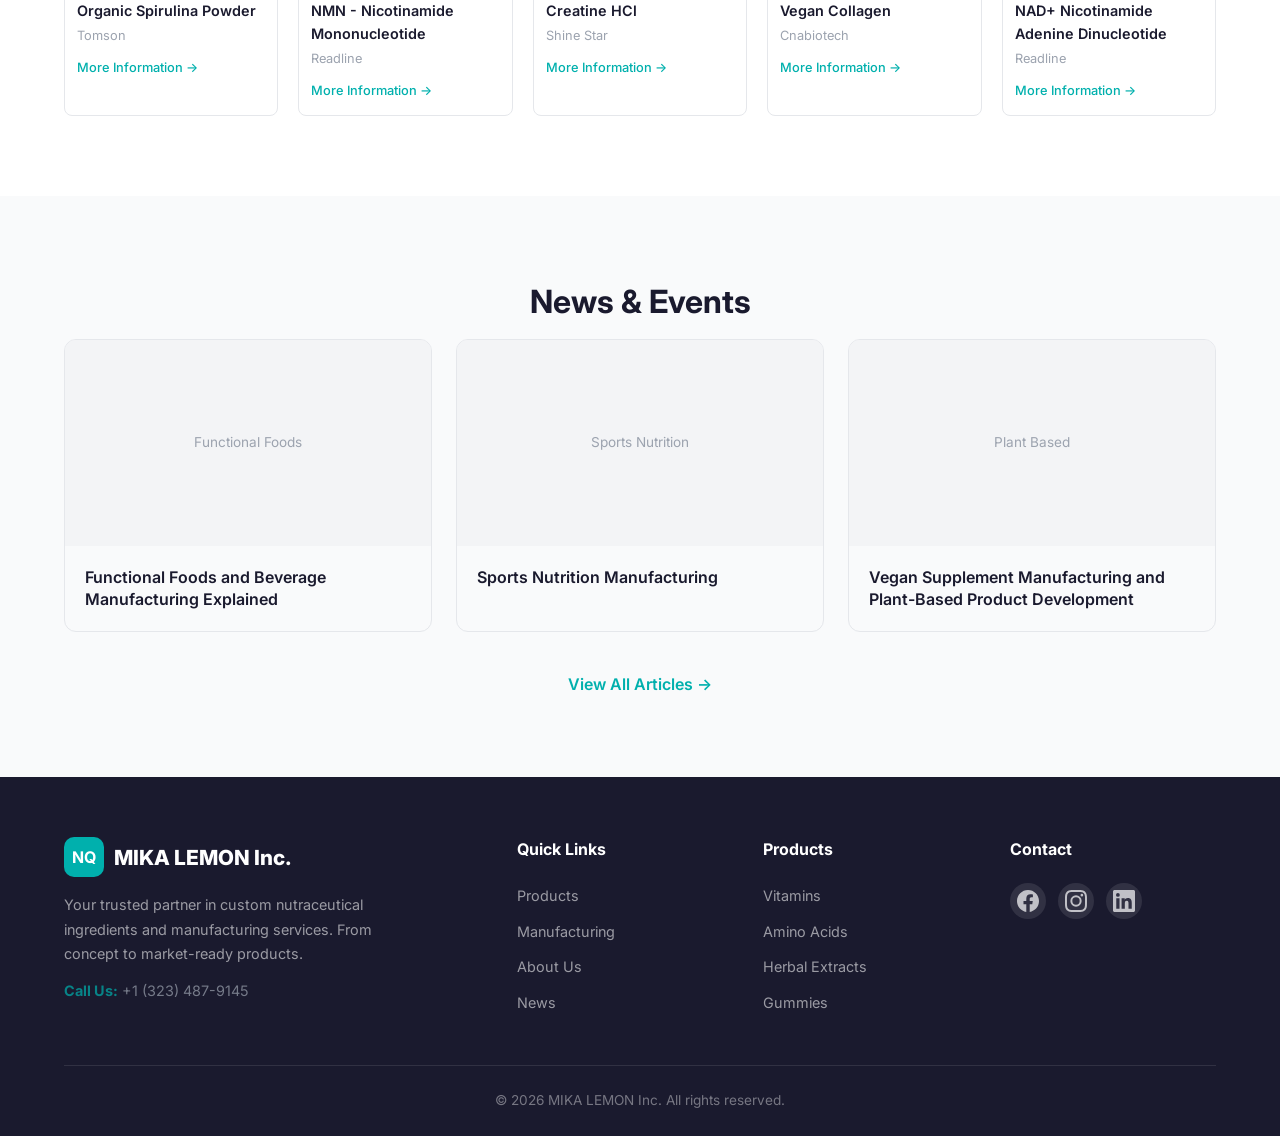
==== commit de78bb60: "add" ====
--- a/index.html
+++ b/index.html
@@ -320,6 +320,7 @@
             MIKA LEMON Inc.
           </a>
           <p>Your trusted partner in custom nutraceutical ingredients and manufacturing services. From concept to market-ready products.</p>
+          <p style="margin-top:12px;"><strong style="font-size:0.9rem;color:var(--primary);">Call Us:</strong> <a href="tel:+13234879145" style="color:var(--text-light);text-decoration:none;">+1 (323) 487-9145</a></p>
         </div>
         <div class="footer-col">
           <h4>Quick Links</h4>
